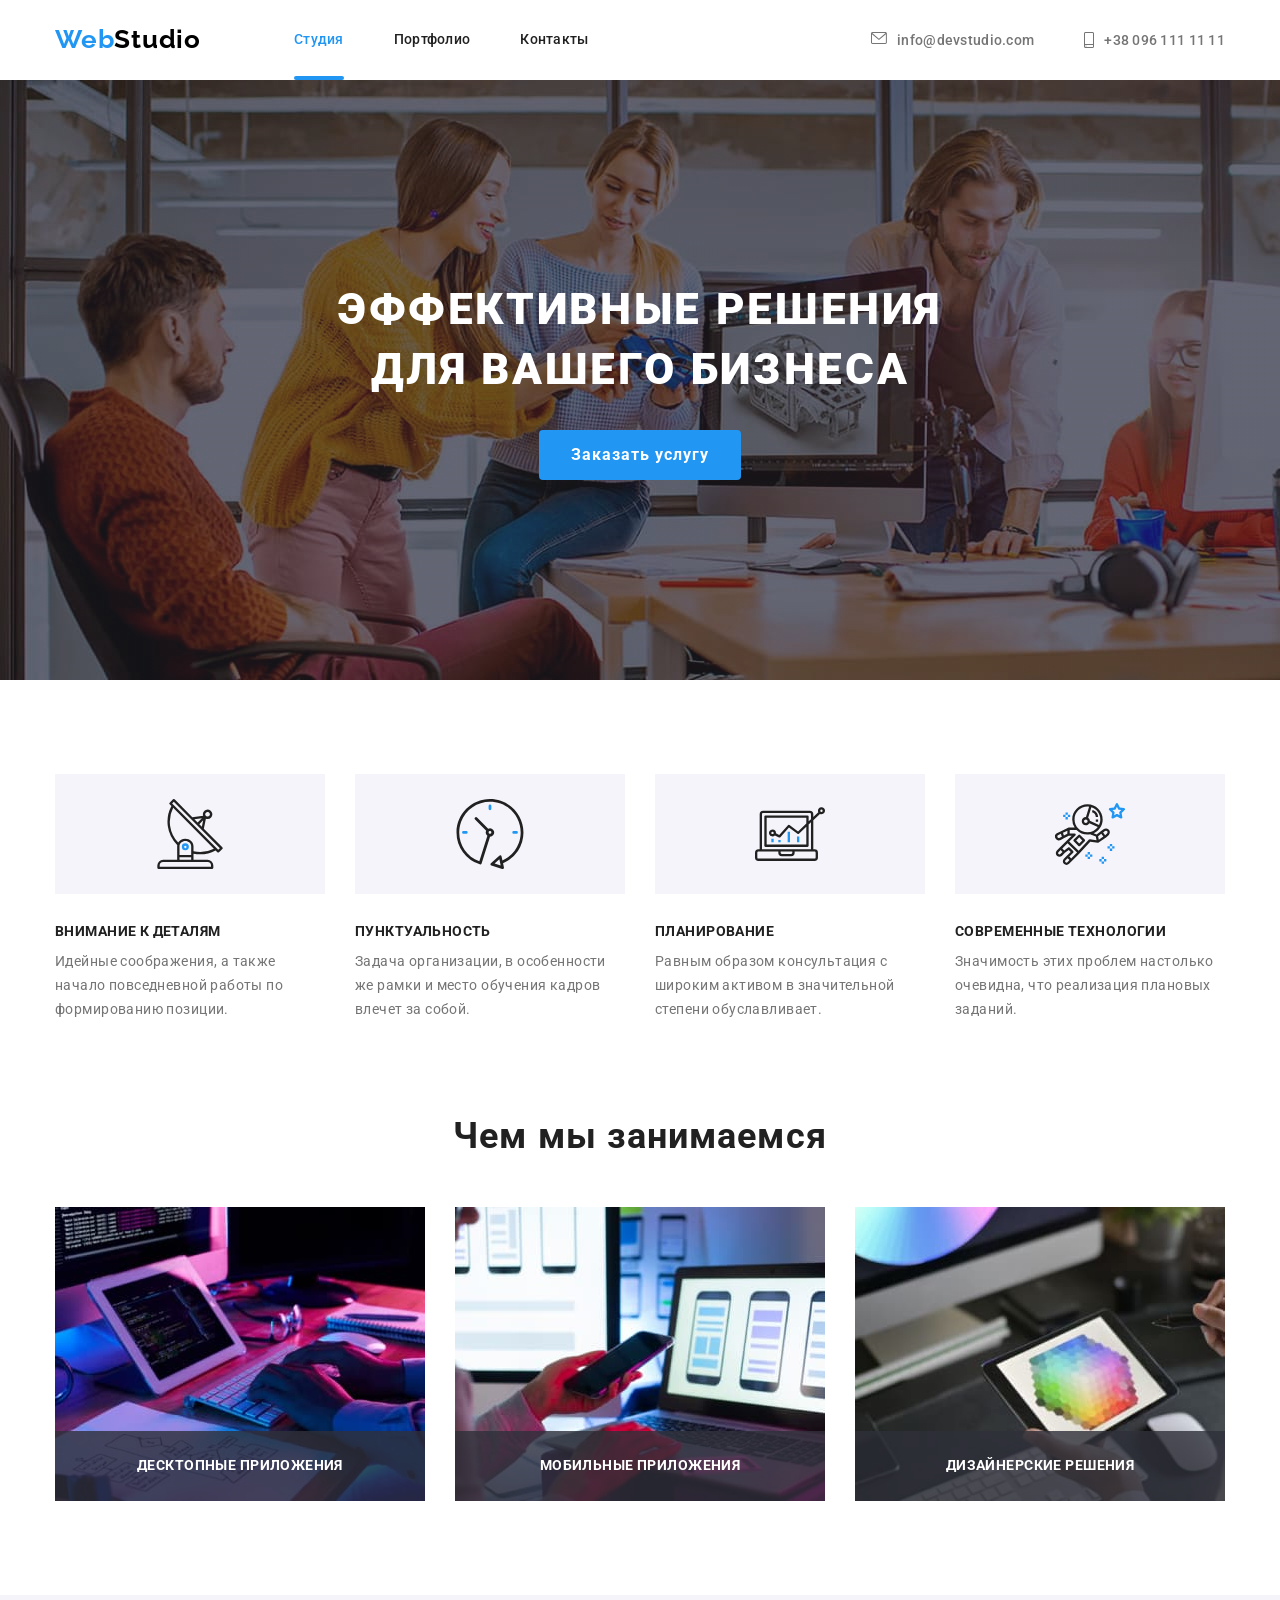
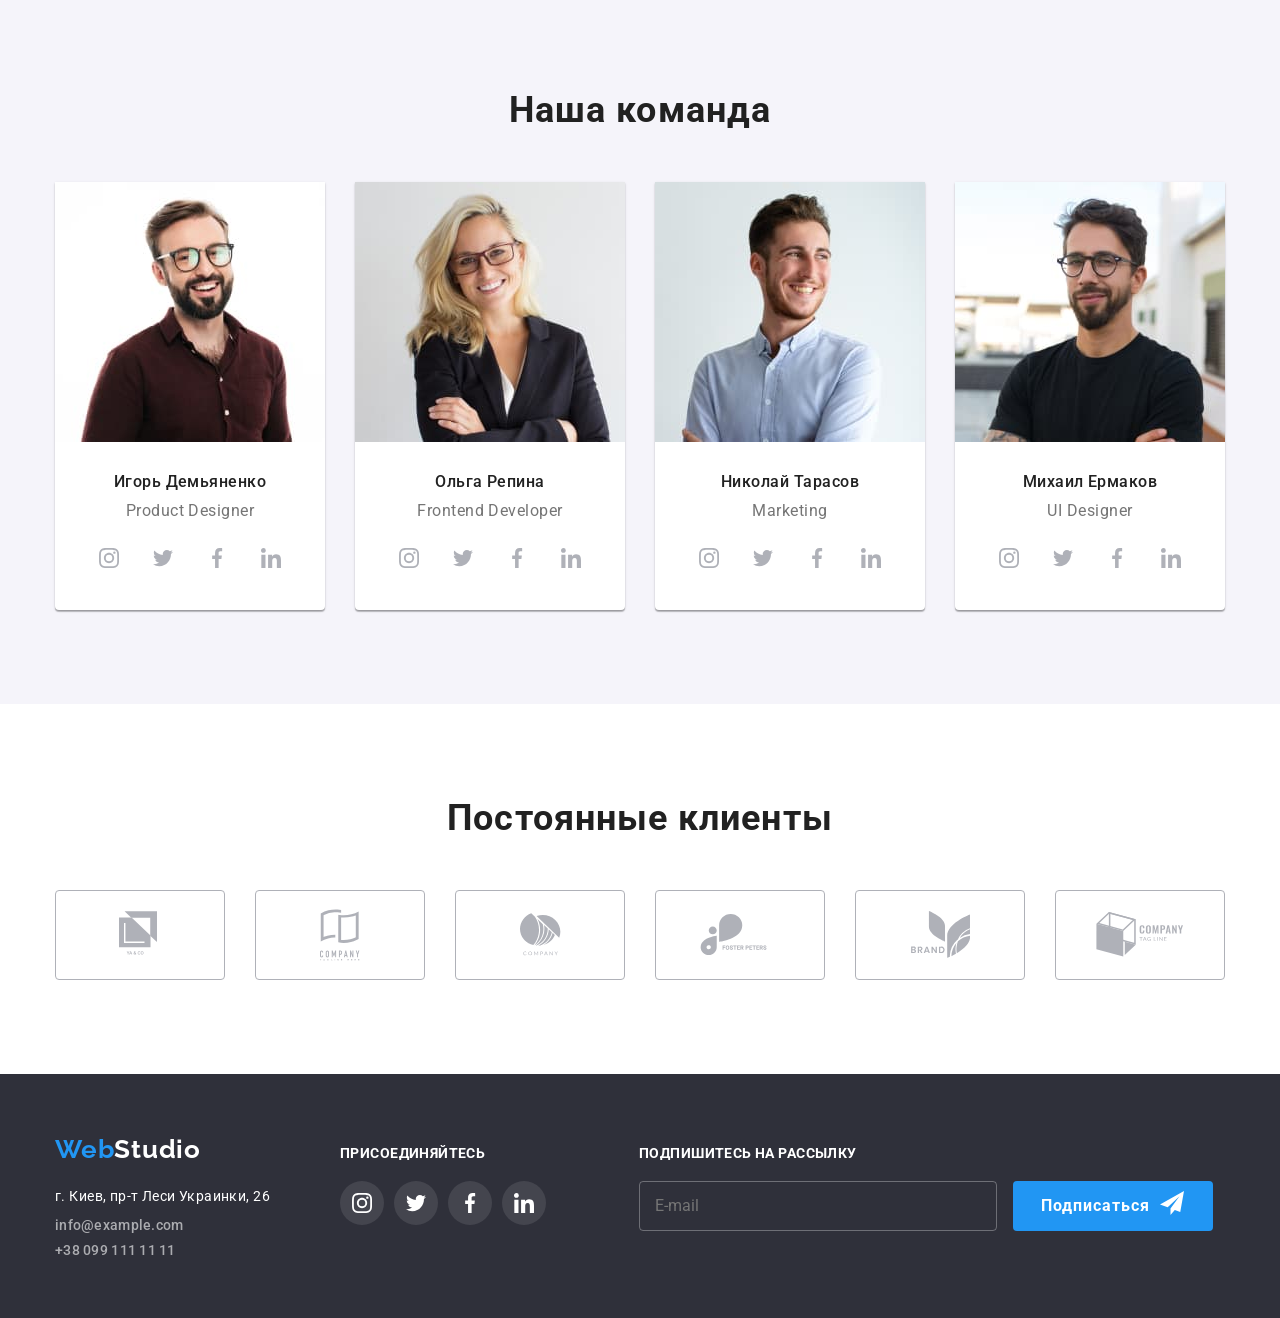
==== index.html @ 592833fa "added styles to modal form" ====
<!DOCTYPE html>
<html lang="ru">
<head>
    <meta charset="UTF-8">
    <meta name="viewport" content="width=device-width, initial-scale=1.0">
    <link href="https://fonts.googleapis.com/css2?family=Raleway:wght@700&family=Roboto:wght@400;500;700;900&display=swap" rel="stylesheet">
    <link rel="stylesheet" href="https://cdnjs.cloudflare.com/ajax/libs/modern-normalize/1.0.0/modern-normalize.min.css" integrity="sha512-ISS7cAi1PEhQ8jnbJpJZMd29NlhNj4AWYyLOSp2CE/CsHxTCu+r+t0D2yoJudVrd0/8fTVPUVDzY5Tvli75u/g==" crossorigin="anonymous" />
    <link rel="stylesheet" href="./css/styles.css">
    <title>Document</title>
</head>
<body>
    <header>
        <div class="container main-nav">
            <nav class="site-nav">
                <a href="" class="logo">Web<span>Studio</span></a>
                <ul class="site-nav-list">
                    <li class="site-nav-item">
                        <a href="" class="link current">Студия</a>
                    </li>
                    <li class="site-nav-item">
                        <a href="./portfolio.html" class="link">Портфолио</a>
                    </li>
                    <li class="site-nav-item">
                        <a href="" class="link">Контакты</a>
                    </li>
                </ul>
            </nav>
            <address class="address-header">
                <ul class="address-list">
                    <li class="item">
                        <a href="mailto:info@devstudio.com" class="link">
                            <svg class="icon-envelope" width="16" height="12">
                                <use href="./images/symbol-defs.svg#icon-envelope-hover"></use>
                            </svg>
                            info@devstudio.com
                        </a>
                    </li>
                    <li class="item">
                        <a href="tel:+380961111111" class="link">
                            <svg class="icon-smartphone" width="10" height="16">
                                <use href="./images/symbol-defs.svg#icon-smartphone"></use>
                            </svg>
                            +38 096 111 11 11
                        </a>
                    </li>
                </ul>
            </address>
        </div>
    </header>
    <main>
        <section class="page-hero" >
            <div class="hero container">
                <h1 class="hero-title">Эффективные решения <br/> для вашего бизнеса</h1>
                <button type="button" class="hero-link" data-modal-open>Заказать услугу</button>
            </div>
        </section>
        <section class="features">
            <div class="container">
                <h2 class="visually-hidden">Наши качества</h2>
                <ul class="features-list">
                    <li class="features-item">
                        <div class="features-icon">
                            <svg  width="70" height="70">
                                <use href="./images/symbol-defs.svg#icon-antenna-1"></use>
                            </svg>
                        </div>
                        <h3>Внимание к деталям</h3>
                        <p>Идейные соображения, а также начало повседневной работы по формированию позиции.</p>
                    </li>
                    <li class="features-item">
                        <div class="features-icon">
                            <svg  width="70" height="70">
                                <use href="./images/symbol-defs.svg#icon-clock-1"></use>
                            </svg>
                        </div>
                        <h3>Пунктуальность</h3>
                        <p>Задача организации, в особенности же рамки и место обучения кадров влечет за собой.</p>
                    </li>
                    <li class="features-item">
                        <div class="features-icon">
                            <svg  width="70" height="70">
                                <use href="./images/symbol-defs.svg#icon-diagram-1"></use>
                            </svg>
                        </div>
                        <h3>Планирование</h3>
                        <p>Равным образом консультация с широким активом в значительной степени обуславливает.</p>
                    </li>
                    <li class="features-item">
                        <div class="features-icon">
                            <svg  width="70" height="70">
                                <use href="./images/symbol-defs.svg#icon-astronaut-1"></use>
                            </svg>
                        </div>
                        <h3>Современные технологии</h3>
                        <p>Значимость этих проблем настолько очевидна, что реализация плановых заданий.</p>
                    </li>
                </ul>
            </div>
        </section>
        <section class="works">
            <div class="container">
                <h2 class="works-title">Чем мы занимаемся</h2>
                <ul class="works-list">
                    <li class="work-item">
                        <div class="work thumb">
                            <img src="./images/indeximg/img.jpg" alt="фото1" width="370">
                            <div class="work-meta">
                                <p>Десктопные приложения</p>
                            </div>
                        </div>
                    </li>
                    <li class="work-item">
                        <div class="work thumb">
                            <img src="./images/indeximg/img1.jpg" alt="фото2" width="370">
                            <div class="work-meta">
                                <p>Мобильные приложения</p>
                            </div>
                        </div>
                    </li>
                    <li class="work-item">
                        <div class="work thumb">
                            <img src="./images/indeximg/img2.jpg" alt="фото3" width="370">
                            <div class="work-meta">
                                <p>Дизайнерские решения</p>
                            </div>
                        </div>
                    </li>
                </ul>
            </div>
        </section>
        <section class="team">
            <div class="container">
                <h2 class="team-title">Наша команда</h2>
                <ul class="team-list">
                    <li class="team-item">
                        <img src="./images/indeximg/igor.jpg" alt="Игорь Демьяненко" width="270">
                        <div class="team-name">
                            <h3>Игорь Демьяненко</h3>
                            <p>Product Designer</p>
                            <ul class="social-list">
                                <li class="social-item">
                                    <a href="" class="link">
                                        <svg class="social-icon" width="20" height="20">
                                            <use href="./images/symbol-defs.svg#icon-instagram-2"></use>
                                        </svg>
                                    </a>
                                </li>
                                <li class="social-item">
                                    <a href="" class="link">
                                        <svg class="social-icon" width="20" height="20">
                                            <use href="./images/symbol-defs.svg#icon-twitter-1"></use>
                                        </svg>
                                    </a>
                                </li>
                                <li class="social-item">
                                    <a href="" class="link">
                                        <svg class="social-icon" width="20" height="20">
                                            <use href="./images/symbol-defs.svg#icon-facebook-1"></use>
                                        </svg>
                                    </a>
                                </li>
                                <li class="social-item">
                                    <a href="" class="link">
                                        <svg class="social-icon" width="20" height="20">
                                            <use href="./images/symbol-defs.svg#icon-linkedin-1"></use>
                                        </svg>
                                    </a>
                                </li>
                            </ul>
                        </div>
                    </li>
                    <li class="team-item">
                        <img src="./images/indeximg/olga.jpg" alt="Ольга Репина" width="270">
                        <div class="team-name">
                            <h3>Ольга Репина</h3>
                            <p>Frontend Developer</p>
                            <ul class="social-list">
                                <li class="social-item">
                                    <a href="" class="link">
                                        <svg class="social-icon" width="20" height="20">
                                            <use href="./images/symbol-defs.svg#icon-instagram-2"></use>
                                        </svg>
                                    </a>
                                </li>
                                <li class="social-item">
                                    <a href="" class="link">
                                        <svg class="social-icon" width="20" height="20">
                                            <use href="./images/symbol-defs.svg#icon-twitter-1"></use>
                                        </svg>
                                    </a>
                                </li>
                                <li class="social-item">
                                    <a href="" class="link">
                                        <svg class="social-icon" width="20" height="20">
                                            <use href="./images/symbol-defs.svg#icon-facebook-1"></use>
                                        </svg>
                                    </a>
                                </li>
                                <li class="social-item">
                                    <a href="" class="link">
                                        <svg class="social-icon" width="20" height="20">
                                            <use href="./images/symbol-defs.svg#icon-linkedin-1"></use>
                                        </svg>
                                    </a>
                                </li>
                            </ul>
                        </div>
                    </li>
                    <li class="team-item">
                        <img src="./images/indeximg/nikolay.jpg" alt="Николай Тарасов" width="270">
                        <div class="team-name">
                            <h3>Николай Тарасов</h3>
                            <p>Marketing</p>
                            <ul class="social-list">
                                <li class="social-item">
                                    <a href="" class="link">
                                        <svg class="social-icon" width="20" height="20">
                                            <use href="./images/symbol-defs.svg#icon-instagram-2"></use>
                                        </svg>
                                    </a>
                                </li>
                                <li class="social-item">
                                    <a href="" class="link">
                                        <svg class="social-icon" width="20" height="20">
                                            <use href="./images/symbol-defs.svg#icon-twitter-1"></use>
                                        </svg>
                                    </a>
                                </li>
                                <li class="social-item">
                                    <a href="" class="link">
                                        <svg class="social-icon" width="20" height="20">
                                            <use href="./images/symbol-defs.svg#icon-facebook-1"></use>
                                        </svg>
                                    </a>
                                </li>
                                <li class="social-item">
                                    <a href="" class="link">
                                        <svg class="social-icon" width="20" height="20">
                                            <use href="./images/symbol-defs.svg#icon-linkedin-1"></use>
                                        </svg>
                                    </a>
                                </li>
                            </ul>
                        </div>
                    </li>
                    <li class="team-item">
                        <img src="./images/indeximg/mihail.jpg" alt="Михаил Ермаков" width="270">
                        <div class="team-name">
                            <h3>Михаил Ермаков</h3>
                            <p>UI Designer</p>
                            <ul class="social-list">
                                <li class="social-item">
                                    <a href="" class="link">
                                        <svg class="social-icon" width="20" height="20">
                                            <use href="./images/symbol-defs.svg#icon-instagram-2"></use>
                                        </svg>
                                    </a>
                                </li>
                                <li class="social-item">
                                    <a href="" class="link">
                                        <svg class="social-icon" width="20" height="20">
                                            <use href="./images/symbol-defs.svg#icon-twitter-1"></use>
                                        </svg>
                                    </a>
                                </li>
                                <li class="social-item">
                                    <a href="" class="link">
                                        <svg class="social-icon" width="20" height="20">
                                            <use href="./images/symbol-defs.svg#icon-facebook-1"></use>
                                        </svg>
                                    </a>
                                </li>
                                <li class="social-item">
                                    <a href="" class="link">
                                        <svg class="social-icon" width="20" height="20">
                                            <use href="./images/symbol-defs.svg#icon-linkedin-1"></use>
                                        </svg>
                                    </a>
                                </li>
                            </ul>
                        </div>
                    </li>
                </ul>
            </div>
        </section>
        <section class="clients">
            <div class="container">
                <h3 class="clients-title">Постоянные клиенты</h3>
                <ul class="clients-list">
                    <li class="clients-item">
                        <a href="" class="clients-link">
                            <svg class="clients-icon" width="42" height="49">
                                <use href="./images/symbol-defs.svg#icon-logo_one"></use>
                            </svg>
                        </a>
                    </li>
                    <li class="clients-item">
                        <a href="" class="clients-link">
                            <svg class="clients-icon" width="40" height="52">
                                <use href="./images/symbol-defs.svg#icon-logo_two"></use>
                            </svg>
                        </a>
                    </li>
                    <li class="clients-item">
                        <a href="" class="clients-link">
                            <svg class="clients-icon" width="41" height="43">
                                <use href="./images/symbol-defs.svg#icon-logo_three"></use>
                            </svg>
                        </a>
                    </li>
                    <li class="clients-item">
                        <a href="" class="clients-link">
                            <svg class="clients-icon" width="80" height="42">
                                <use href="./images/symbol-defs.svg#icon-logo_four"></use>
                            </svg>
                        </a>
                    </li>
                    <li class="clients-item">
                        <a href="" class="clients-link">
                            <svg class="clients-icon" width="59" height="47">
                                <use href="./images/symbol-defs.svg#icon-logo_five"></use>
                            </svg>
                        </a>
                    </li>
                    <li class="clients-item">
                        <a href="" class="clients-link">
                            <svg class="clients-icon" width="88" height="45">
                                <use href="./images/symbol-defs.svg#icon-logo_six"></use>
                            </svg>
                        </a>
                    </li>
                </ul>
            </div>
        </section>
    </main>
    <footer class="bottom">
        <div class="container">
            <div class="footer-adrs">
                <a href="./index.html" class="logo">Web<span>Studio</span></a>
                <address class="adrs-list">
                    <p class="adrs-item">г. Киев, пр-т Леси Украинки, 26</p>
                    <a href="mailto:info@example.com" class="adrs-link adrs-item">info@example.com</a>
                    <a href="tel:+380991111111" class="adrs-link adrs-item">+38 099 111 11 11</a>
                </address>
            </div>
            <div class="footer-links">
                <p>присоединяйтесь</p>
                <ul class="footer-list">
                    <li class="footer-item">
                        <a href="" class="link">
                            <svg class="footer-icon" width="20" height="20">
                                <use href="./images/symbol-defs.svg#icon-instagram-2"></use>
                            </svg>
                        </a>
                    </li>
                    <li class="footer-item">
                        <a href="" class="link">
                            <svg class="footer-icon" width="20" height="20">
                                <use href="./images/symbol-defs.svg#icon-twitter-1"></use>
                            </svg>
                        </a>
                    </li>
                    <li class="footer-item">
                        <a href="" class="link">
                            <svg class="footer-icon" width="20" height="20">
                                <use href="./images/symbol-defs.svg#icon-facebook-1"></use>
                            </svg>
                        </a>
                    </li>
                    <li class="footer-item">
                        <a href="" class="link">
                            <svg class="footer-icon" width="20" height="20">
                                <use href="./images/symbol-defs.svg#icon-linkedin-1"></use>
                            </svg>
                        </a>
                    </li>
                </ul>
            </div>
            <div class="footer-form">
                <p>Подпишитесь на рассылку</p>
                <form action="#">
                    <input class="footer-input" type="email" name="mail" placeholder="E-mail">
                    <button type="submit" class="form-button">Подписаться</button>
                </form>
            </div>
        </div>
    </footer>
    <div class="backdrop is-hidden" data-modal>
        <div class="modal">
            <button type="button" class="btn-modal" data-modal-close>
                <div class="button-icon">
                    <svg class="btn-icon" width="18" height="18">
                        <use href="./images/symbol-defs.svg#icon-close"></use>
                    </svg>
                </div>
            </button>
            <p class="modal-title">Оставьте свои данные, мы вам перезвоним</p>
            <form action="#" class="modal-form">
                <div class="form-field">
                    <label for="name" class="form-lable">Имя</label>
                    <input type="text" class="form-input" name="name" id="name" placeholder=" ">
                    <svg class="form-icon" width="18" height="18">
                        <use href="./images/symbol-defs.svg#icon-person"></use>
                    </svg>
                </div>
                <div class="form-field">
                    <label for="phone"class="form-lable">Телефон</label>
                    <input type="tel" class="form-input" name="phone" id="phone" placeholder=" ">
                    <svg class="form-icon" width="18" height="18">
                        <use href="./images/symbol-defs.svg#icon-phone"></use>
                    </svg>
                </div>
               <div class="form-field">
                    <label for="mail" class="form-lable">Почта</label>
                    <input type="email" class="form-input" name="mail" id="mail" placeholder=" ">
                    <svg class="form-icon" width="18" height="18">
                        <use href="./images/symbol-defs.svg#icon-email"></use>
                    </svg>
                </div>
               <div class="form-field">
                   <label for="comments" class="form-lable">Комментарий</label>
                   <textarea name="comments" class="form-comment" id="comments" cols="30" rows="10" placeholder="Введите текст"></textarea>
               </div>
               <div class="checkbox-field">
                <input type="checkbox" class="agreement" name="agreement" id="agreement">
                <label for="agreement">Соглашаюсь с рассылкой и принимаю <a href="" class="agreement-link">Условия договора</a></label>
               </div>
               <button type="submit" class="btn-send">Отправить</button>
            </form>
        </div>
    </div>
    <script src="./js/modal.js"></script>
</body>
</html>
---- css/styles.css ----
/* основной цвет #212121 */

/* вторичный цвет #757575 */

/* белый цвет #FFFFFF */

/* черный цвет #000000 */

/* акцент #2196F3 */

/* адресс в футере rgba(255, 255, 255, 0.6) */

/* бекграунд футера и героя #2F303A */

/* вторичный бекграунд #F5F4FA */

:root {
    --primary-text-color: #212121;
    --secondary-text-color: #757575;
    --accent-color: #2196F3;
    --background-footer: #2F303A;
    --secondary-background: #F5F4FA;
    --white-color: #fff;
    --black-color: #000;
    --footer-address-color: rgba(255, 255, 255, 0.6);
    --icon-color: #AFB1B8;
    --icon-background: rgba(255, 255, 255, 0.1);
    --timing-function: cubic-bezier(0.4, 0, 0.2, 1);
}

body {
    background: var(--white-color);
    color: var(--primary-text-color);
    font-family: 'Roboto', sans-serif;
}

a {
    text-decoration: none;
}

ul {
    margin: 0;
    padding: 0;
    list-style: none;
}

img {
    display: block;
    min-width: 100%;
    height: auto;
}

.link {
    display: flex;
}

.visually-hidden {
    position: absolute;
    width: 1px;
    height: 1px;
    margin: -1px;
    border: 0;
    padding: 0;
    clip: rect(0 0 0 0);
    overflow: hidden;
}

.container {
    margin-left: auto;
    margin-right: auto;
    padding-left: 15px;
    padding-right: 15px;
    width: 1200px;
    /* outline: 2px solid red; */
}


/* СТУДИЯ */
/* Header */
.logo {
    color: #2196F3;
    font-family: 'Raleway', sans-serif;
    font-weight: 700;
    font-size: 26px;
    line-height: 1.2;
    letter-spacing: 0.03em;
}

.logo span {
    color: var(--black-color);
}

.main-nav,
.site-nav {
    display: flex;
    align-items: center;
}

.site-nav-list {
    margin-left: 93px;
}

.site-nav .link {
    color: var(--primary-text-color);
    transition: color 250ms var(--timing-function);
}


.site-nav-item:not(:last-child) {
    margin-right: 50px;
}

.site-nav-list {
    display: flex;
    margin-left: 93px;
    font-weight: 500;
    font-size: 14px;
    line-height: 1.14;
    letter-spacing: 0.02em;
}

.site-nav-list .link {
    display: block;
    padding-top: 32px;
    padding-bottom: 32px;
    /* outline: 2px solid red; */
}

.link.current {
    position: relative;
}

.link.current::after {
    content: "";
    position: absolute;
    left: 0;
    bottom: 0;
    display: block;
    width: 100%;
    height: 4px;
    background-color: var(--accent-color);
    border-radius: 2px;
}

.site-nav-list .link.current,
.site-nav-list .link:hover,
.site-nav-list .link:focus {
    color: var(--accent-color);
}

.address-header,
.address-list {
    margin-left: auto;
    display: flex;
}

.address-list {
    /* margin-left: 331px; */
    padding-left: 0;
}

.address-list .item + .item {
    margin-left: 50px;
}

.address-list .link {
    color: var(--secondary-text-color);
    font-style: normal;
    font-weight: 500;
    font-size: 14px;
    line-height: 16px;
    letter-spacing: 0.02em;
    transition: color 250ms var(--timing-function);
}

.address-list .link:hover,
.address-list .link:focus {
    color: var(--accent-color);
}



.icon-envelope,
.icon-smartphone {
    fill: currentColor;
    margin-right: 10px;
}



/* Hero */
.page-hero {
    margin: 0 auto;
    max-width: 1600px;
    background: var(--black-color);
    background-image: linear-gradient(to right, rgba(47, 48, 58, 0.4), rgba(47, 48, 58, 0.4)), url(../images/indeximg/hero_img.jpg);
    background-repeat: no-repeat;
    background-size: cover;
    text-align: center;
}
.hero {
    padding: 200px 0;
}
.hero-title {
    margin: 0;
    color: var(--white-color);
    font-weight: 900;
    font-size: 44px;
    line-height: 1.36;
    letter-spacing: 0.06em;
    text-transform: uppercase;
}
.hero-link {
    display: inline-block;
    margin-top: 30px;
    padding: 10px 32px;
    border: 0;
    border-radius: 4px;
    color: var(--white-color);
    background: var(--accent-color);
    font-weight: 700;
    font-size: 16px;
    line-height: 1.9;
    letter-spacing: 0.06em;
    cursor: pointer;
}

/* Features */
.features {
    padding-top: 94px;
    padding-bottom: 94px;
}

.features-list {
    display: flex;
}
    
.features-item {
    width: 270px;
}
.features-icon {
    display: flex;
    justify-content: center;
    align-items: center;
    width: 270px;
    height: 120px;
    margin-bottom: 30px;
    background: var(--secondary-background);
}

.features-item:not(:last-child) {
    margin-right: 30px;
}

.features-list h3 {
    margin-top: 0;
    margin-bottom: 10px;
    font-weight: 700;
    font-size: 14px;
    line-height: 1.14;
    letter-spacing: 0.03em;
    text-transform: uppercase;
}

.features-list p {
    margin-top: 0;
    margin-bottom: 0;
    color: var(--secondary-text-color);
    font-weight: 400;
    font-size: 14px;
    line-height: 1.7;
    letter-spacing: 0.03em;
}

/* Works */
.works {
padding-bottom: 94px;
}

.works-title {
    margin-top: 0;
    margin-bottom: 50px;
    font-weight: 700;
    font-size: 36px;
    line-height: 1.17;
    text-align: center;
    letter-spacing: 0.03em;
}

.works-list {
    display: flex;
}

.work.thumb {
    position: relative;
}

.work-meta {
    position: absolute;
    left: 0;
    bottom: 0;
    width: 100%;
    height: 70px;
    padding: 27px 80px;
    background: rgba(47, 48, 58, 0.8);
}

.work-meta p {
    margin: 0px;
    font-weight: 700;
    font-size: 14px;
    line-height: 1.14;
    text-align: center;
    letter-spacing: 0.03em;
    text-transform: uppercase;
    color: var(--white-color);
}

.work-item:not(:last-child) {
    margin-right: 30px;
}

/* Team */
.team {
    padding-top: 94px;
    padding-bottom: 94px;
    background: var(--secondary-background);
}

.team-title {
    margin-top: 0;
    margin-bottom: 50px;
    font-weight: 700;
    font-size: 36px;
    line-height: 1.17;
    text-align: center;
    letter-spacing: 0.03em;
}
.team-item {
    width: 270px;
    background: var(--white-color);
    box-shadow: 0px 1px 3px rgba(0, 0, 0, 0.12), 0px 1px 1px rgba(0, 0, 0, 0.14), 0px 2px 1px rgba(0, 0, 0, 0.2);
    border-radius: 0px 0px 4px 4px;
}

.team-item:not(:last-child) {
    margin-right: 30px;
}

.team-list{
    display: flex;  
}

.team-name {
padding: 30px 15px;

}

.team-name h3 {
    margin-top: 0;
    margin-bottom: 10px;
    font-weight: 500;
    font-size: 16px;
    line-height: 1.2;
    letter-spacing: 0.03em;
    text-align: center;
}

.team-name p {
    margin-top: 0px;
    margin-bottom: 16px;
    color: var(--secondary-text-color);
    font-weight: 400;
    font-size: 16px;
    line-height: 19px;
    letter-spacing: 0.03em;
    text-align: center;
}

.social-list {
    display: flex;
    justify-content: center;
}

.social-item:not(:last-child) {
    margin-right: 10px;
}

.social-item .link {
    justify-content: center;
    align-items: center;
    width: 44px;
    height: 44px;
    background: var(--white-color);
    border-radius: 50%;
    color: var(--icon-color);
    transition: color 250ms var(--timing-function), background 250ms var(--timing-function) ;
}

.social-list .link:hover,
.social-list .link:focus {
    background: var(--accent-color);
    color: var(--white-color);
}

.social-icon {
    fill: currentColor;
}

/* Clients */
.clients {
    padding-top: 94px;
    padding-bottom: 94px;
}

.clients-title {
    margin-top: 0;
    margin-bottom: 50px;
    font-style: 700;
    font-weight: bold;
    font-size: 36px;
    line-height: 1.16;
    text-align: center;
    letter-spacing: 0.03em;
}

.clients-list {
    display: flex;
}

.clients-item {
    width: 170px;
}

.clients-item:not(:last-child) {
    margin-right: 30px;
}

.clients-link {
    display: flex;
    justify-content: center;
    align-items: center;
    width: 100%;
    height: 90px;
    color: var(--icon-color);
    border: 1px solid rgba(175, 177, 184, 1);
    border-radius: 4px;
    transition: color 250ms var(--timing-function), border 250ms var(--timing-function);
}

.clients-link:hover,
.clients-link:focus {
    border: 1px solid var(--accent-color);
    color: var(--accent-color);
}

.clients-icon {
    fill: currentColor;
}


 /*Footer  */
 .bottom {
    background: var(--background-footer);
    padding-top: 60px;
    padding-bottom: 60px;
 }
 .bottom .container {
     display: flex;
     align-items: baseline;
 }

 .footer-adrs{
     margin-right: 70px;
 }

 .bottom span {
    color: var(--white-color);
 }

 .adrs-list {
    display: flex;
    flex-direction: column;
    margin-top: 20px;
 }

 .adrs-list p {
    margin-top: 0;
    margin-bottom: 0;
    color: var(--white-color);
    font-style: normal;
    font-weight: 400;
    font-size: 14px;
    line-height: 1.7;    
    letter-spacing: 0.03em;    
 }

 .adrs-link {
    color: var(--footer-address-color);
    font-style: normal;
    font-weight: 500;
    font-size: 14px;
    line-height: 16px;
    letter-spacing: 0.02em;
    transition: color 250ms var(--timing-function);
}

.adrs-link:hover,
.adrs-link:focus {
    color: var(--accent-color);
}

.adrs-item:not(:first-child) {
    margin-top: 9px;
}

.footer-links {
    margin-right: 93px;
}

.footer-links p {
    margin-top: 0;
    margin-bottom: 20px;
    font-style: 700;
    font-weight: bold;
    font-size: 14px;
    line-height: 16px;
    letter-spacing: 0.03em;
    text-transform: uppercase;
    color: var(--white-color)
}

.footer-list {
    display: flex;
}

.footer-item .link {
    justify-content: center;
    align-items: center;
    width: 44px;
    height: 44px;
    background: var(--icon-background);
    border-radius: 50%;
    color: var(--white-color);
    transition: background 250ms var(--timing-function);
}

.footer-item:not(:last-child) {
    margin-right: 10px;
}

.footer-item .link:hover {
    background: var(--accent-color);
}

.footer-icon {
    fill: currentColor;
}

/* .footer-form {
} */

.footer-form p {
    margin-top: 0;
    margin-bottom: 20px;
    font-weight: 700;
    font-size: 14px;
    line-height: 16px;
    letter-spacing: 0.03em;
    text-transform: uppercase;
    color: var(--white-color)
}

.footer-input {
    margin-right: 12px;
    padding: 15px;
    width: 358px;
    height: 50px;
    background-color: transparent;
    border: 1px solid rgba(255, 255, 255, 0.3);;
    border-radius: 4px;
}

.form-button {
    display: inline-flex;
    padding: 10px 28px;
    width: 200px;
    height: 50px;
    background-color: var(--accent-color);
    color: var(--white-color);
    border: none;
    border-radius: 4px;
    font-weight: 700;
    font-size: 16px;
    line-height: 1.87;
    text-align: center;
    letter-spacing: 0.06em;
    cursor: pointer;
}

.form-button::after {
    content: "";
    display: inline-block;
    margin-left: 10px;
    width: 24px;
    height: 24px;
    background: url(../images/icon-send.svg);
    background-size: contain;
}


/* ПОРТФОЛИО */
.header-portfolio {
    border-bottom: 1px solid rgba(236, 236, 236, 1);
}

.portfolio {
    padding-top: 94px;
    padding-bottom: 94px;
}

.button-list {
    display: flex;
    justify-content: center;
    margin-bottom: 50px;
}

.button-item:not(:last-child){
    margin-right: 8px;
}

.link-button {
    padding: 6px 22px;
    border: 0px;
    border-radius: 4px;
    font-family: inherit;
    font-weight: 500;
    font-size: 16px;
    line-height: 1.6;
    text-align: center;
    letter-spacing: 0.03em;
    transition: color 250ms var(--timing-function), background 250ms var(--timing-function), box-shadow 250ms var(--timing-function);
}

.link-button:hover,
.link-button:focus {
    background: var(--accent-color);
    color: var(--white-color);
    box-shadow: 0px 3px 1px rgba(0, 0, 0, 0.1), 0px 1px 2px rgba(0, 0, 0, 0.08), 0px 2px 2px rgba(0, 0, 0, 0.12);
}

.projects-list {
    display: flex;
    flex-wrap: wrap;
}

.project-element {
    width: calc((100% - 60px) / 3);
    margin-right: 30px;
    margin-bottom: 30px;
    
}

.project-element:nth-child(3n) {
    margin-right: 0;
}
.project-element:nth-last-child(-n + 3) {
    margin-bottom: 0;
}

.project-link {
    display: block;
}

.project-link:hover {
    box-shadow: 0px 1px 1px rgba(0, 0, 0, 0.12), 0px 4px 4px rgba(0, 0, 0, 0.06), 1px 4px 6px rgba(0, 0, 0, 0.16);
}

.project.thumb {
    position: relative;
    overflow: hidden;
}

.project-overlay {
    position: absolute;
    top: 0;
    left: 0;
    width: 100%;
    height: 100%;
    padding: 63px 24px;
    display: block;
    background: rgba(33, 150, 243, 0.9);
    transform: translateY(100%);
    transition: transform 250ms var(--timing-function);
}

.project-element:hover .project-overlay {
    transform: translateY(0);
}

.project-overlay p {
    margin: 0;
    font-weight: 400;
    font-size: 18px;
    line-height: 1.56;
    letter-spacing: 0.03em;
    color: var(--white-color);
    }

.project-item {
    padding: 20px 24px;
    border: 1px solid #EEEEEE;
}

.project-title {
    margin-top: 0;
    margin-bottom: 4px;
    color: var(--primary-text-color);
    font-weight: 700;
    font-size: 18px;
    line-height: 2;
    letter-spacing: 0.06em;
}

.project-type {
    margin-top: 0;
    margin-bottom: 0;
    color: var(--secondary-text-color);
    font-weight: 400;
    font-size: 16px;
    line-height: 1.9;
    letter-spacing: 0.03em;
}

.backdrop {
    position: fixed;
    top: 0;
    left: 0;
    width: 100%;
    height: 100%;
    background-color: rgba(0, 0, 0, 0.2);
    opacity: 1;
    visibility: visible;
    transition: opacity 250ms var(--timing-function);
}

.backdrop.is-hidden {
    opacity: 0;
    visibility: hidden;
    pointer-events: none;
}

.backdrop.is-hidden .modal {
    transform: translate( -50%, -50%) scale(0.9);
}

.modal {
    position: absolute;
    top: 50%;
    left: 50%;
    transform: translate(-50%, -50%) scale(1);
    width: 530px;
    height: 580px;
    padding: 40px;
    background-color: var(--white-color);
    box-shadow: 0px 1px 3px rgba(0, 0, 0, 0.12), 0px 1px 1px rgba(0, 0, 0, 0.14), 0px 2px 1px rgba(0, 0, 0, 0.2);
    border-radius: 4px;
    transition: transform 250ms var(--timing-function);
}

.btn-modal {
    position: absolute;
    top: 8px;
    right: 8px;
    display: inline-block;
    padding: 0;
    width: 30px;
    height: 30px;
    color: var(--black-color);
    background: var(--white-color);
    /* background-image: url(../images/symbol-defs.svg#icon-close);
    background-size: cover;
    background-repeat: no-repeat; */
    border: 1px solid rgba(0, 0, 0, 0.1);
    border-radius: 50%;
    transition: color 250ms var(--timing-function );
}


.btn-modal:hover {
    color: var(--accent-color);
}


.button-icon {
   display: flex;
   justify-content: center;
   align-items: center;
   width: 100%;
   height: 100%;
}


.btn-icon {
    fill: currentColor;
}
   

.modal-form {
    /* display: inline-block; */
}

.modal-title {
    margin-top: 0;
    margin-bottom: 12px;
    font-weight: 700;
    font-size: 20px;
    line-height: 1.15;
    text-align: center;
    letter-spacing: 0.03em;
}

.form-field {
    position: relative;
    display: flex;
    flex-direction: column;
    margin-bottom: 10px;
    color: var(--black-color)
}







/* .form-field:last-child {
    margin-bottom: 20px;
} */

.form-lable {
    margin-bottom: 4px;
    font-weight: 400;
    font-size: 12px;
    line-height: 1.17;
    letter-spacing: 0.01em;
    color: var(--secondary-text-color);
}


.form-input {
    /* position: relative; */
    padding-left: 40px;
    height: 40px;
    border: 1px solid rgba(33, 33, 33, 0.2);
    border-radius: 4px;
}

.form-input:focus-within {
    border: 1px solid var(--accent-color);
    outline: none;
}

.form-icon {
    position: absolute;
    top: 50%;
    left: 12px;
    fill: currentColor;
}


/* .form-icon:hover {
    color: var(--accent-color);
} */

.form-field:focus-within .form-icon {
    color: var(--accent-color);
}


.form-comment {
    padding: 12px;
    height: 120px;
    border: 1px solid rgba(33, 33, 33, 0.2);
    border-radius: 4px;
    resize: none;
}

.form-comment:focus-within {
    border: 1px solid var(--accent-color);
    outline: none;
}

.form-comment::placeholder {
    font-weight: 400;
    font-size: 12px;
    line-height: 14px;
    letter-spacing: 0.01em;
    color: rgba(117, 117, 117, 0.5);
}

.checkbox-field {
    margin-top: 20px;
    font-weight: 400;
    font-size: 14px;
    line-height: 1.7;
    letter-spacing: 0.03em;
    text-align: center;
    color: var(--secondary-text-color);
}

.agreement-link {
    color: var(--accent-color);
    text-decoration: underline;
}

.btn-send {
    /* display: inline-block; */
    position: absolute;
    left: 50%;
    transform: translateX(-50%);
    margin-top: 30px;
    padding: 10px 55px;
    border: 0;
    border-radius: 4px;
    color: var(--white-color);
    background: var(--accent-color);
    box-shadow: 0px 4px 4px rgba(0, 0, 0, 0.15);
    font-weight: 700;
    font-size: 16px;
    line-height: 1.9;
    letter-spacing: 0.06em;
    cursor: pointer;
}
.btn-send:hover {
    background: #188CE8;
}
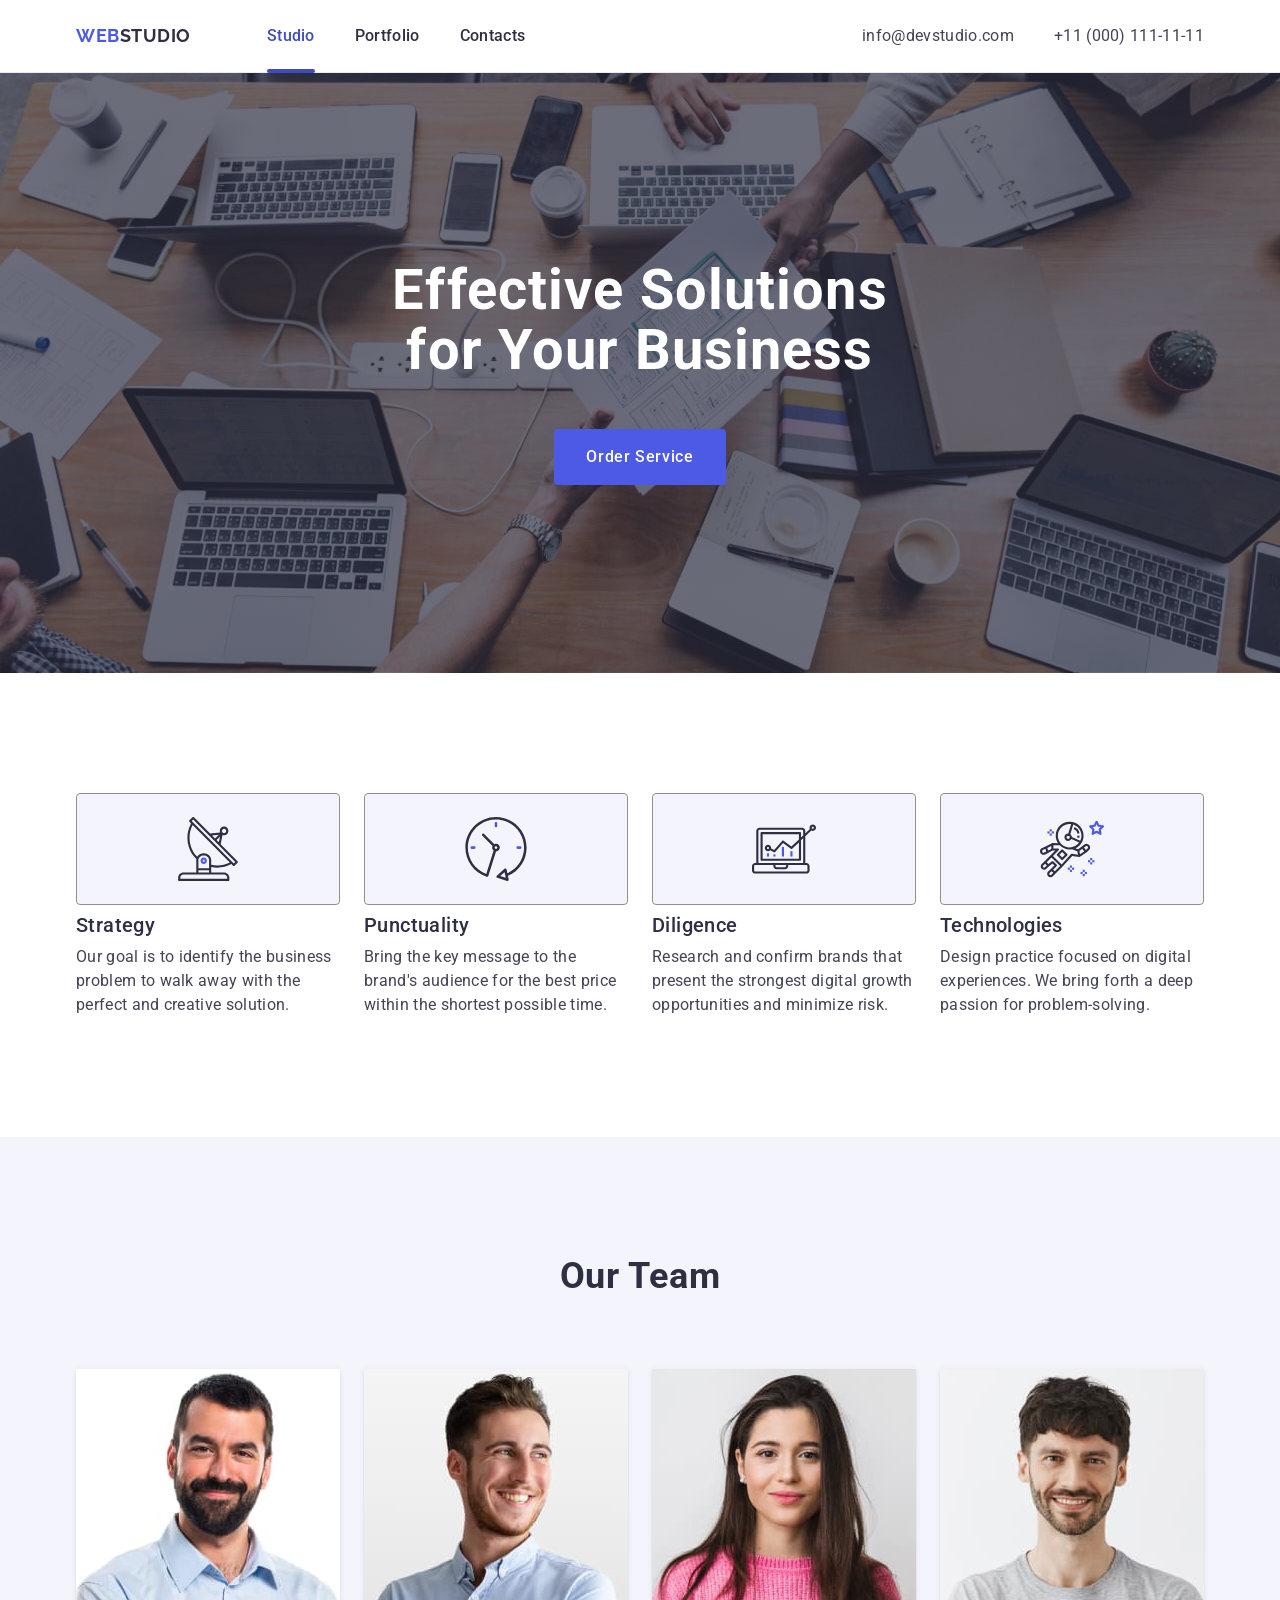
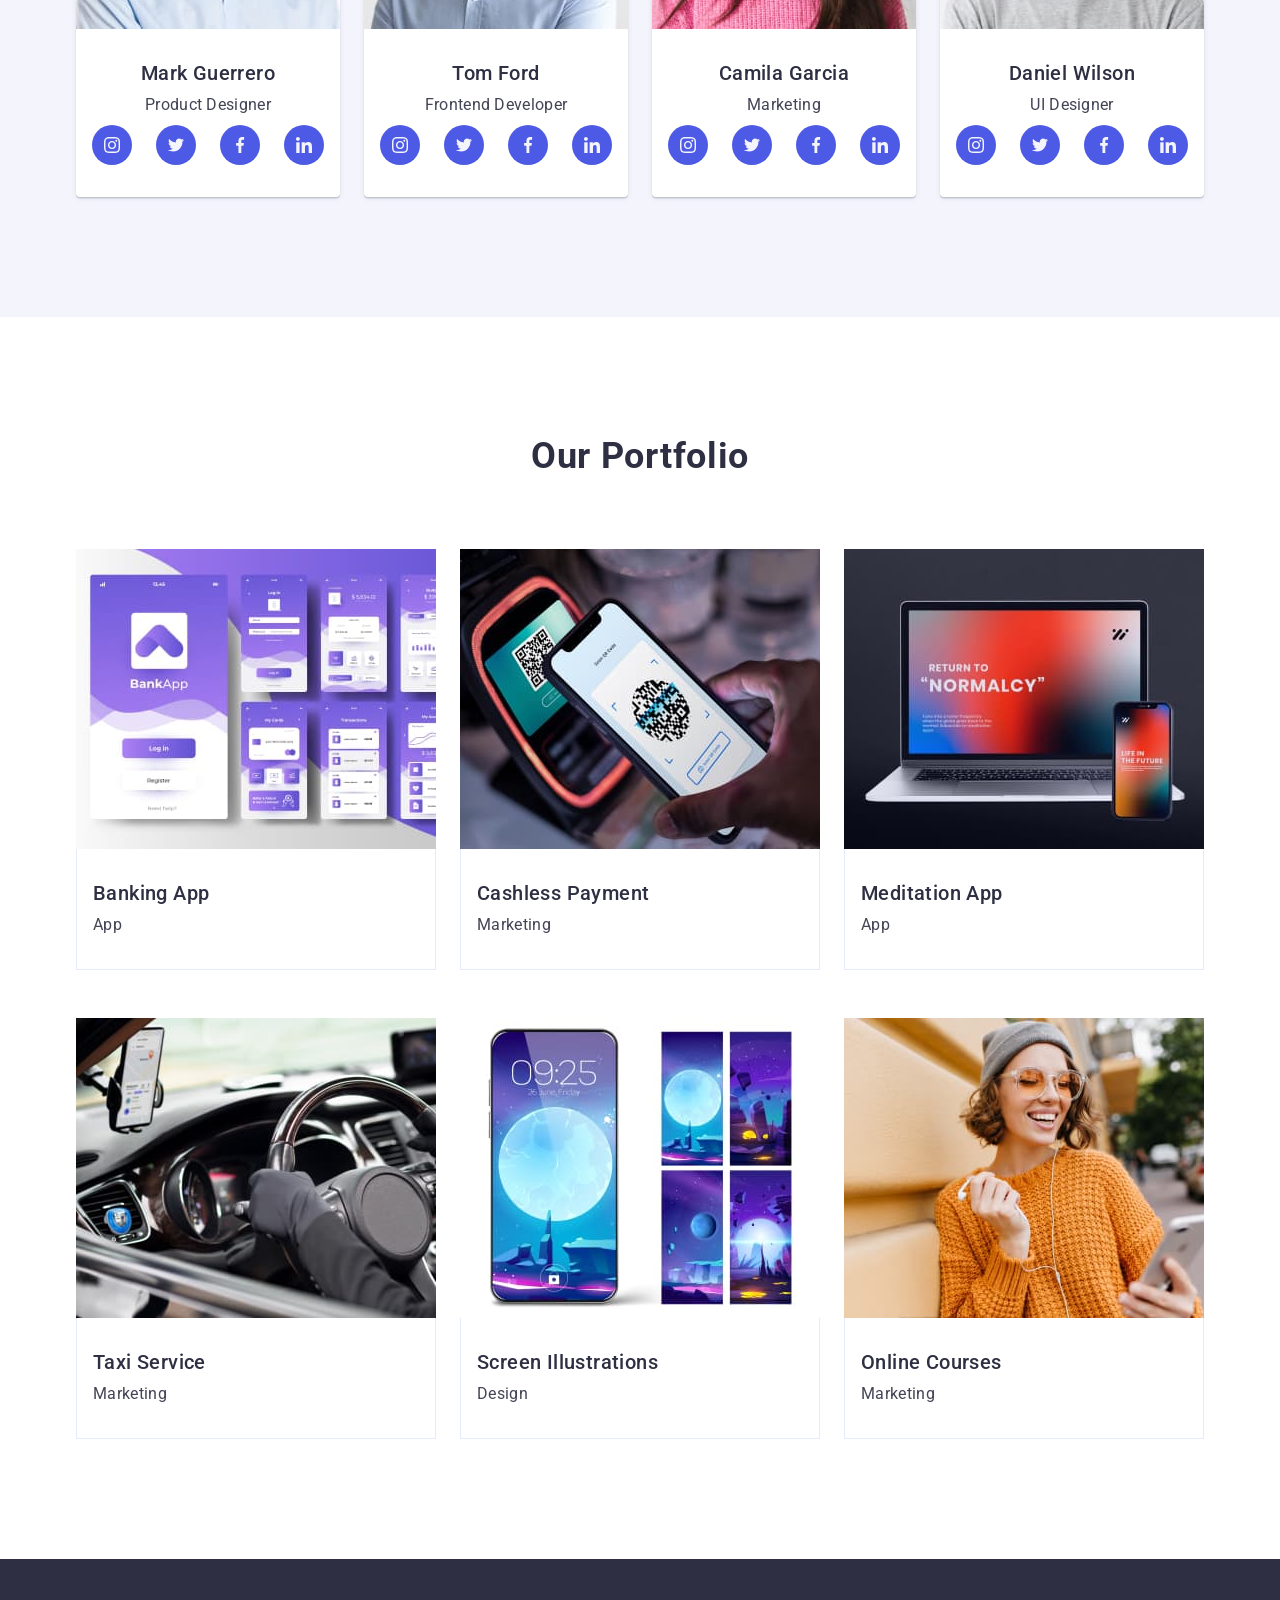
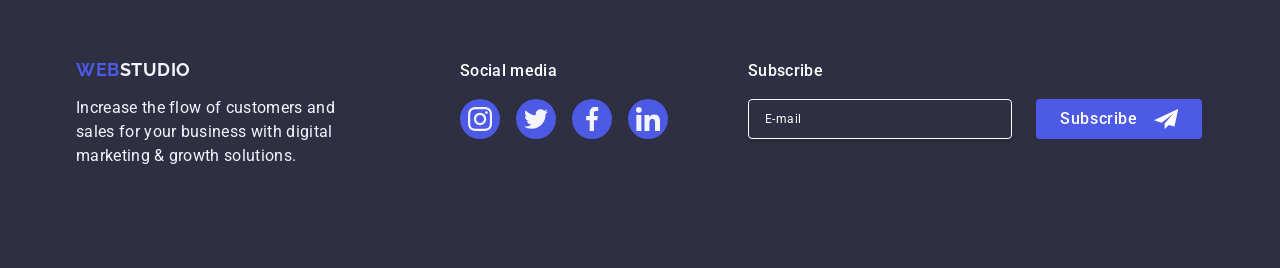
==== commit a231eb71: "initial commit" ====
--- a/index.html
+++ b/index.html
@@ -1,434 +1,551 @@
 <!DOCTYPE html>
-<html lang="ru">
-<head>
-    <meta charset="UTF-8">
-    <meta name="viewport" content="width=device-width, initial-scale=1.0">
-    <link href="https://fonts.googleapis.com/css2?family=Raleway:wght@700&family=Roboto:wght@400;500;700;900&display=swap" rel="stylesheet">
-    <link rel="stylesheet" href="https://cdnjs.cloudflare.com/ajax/libs/modern-normalize/1.0.0/modern-normalize.min.css" integrity="sha512-ISS7cAi1PEhQ8jnbJpJZMd29NlhNj4AWYyLOSp2CE/CsHxTCu+r+t0D2yoJudVrd0/8fTVPUVDzY5Tvli75u/g==" crossorigin="anonymous" />
-    <link rel="stylesheet" href="./css/styles.css">
-    <title>Document</title>
-</head>
-<body>
-    <header>
-        <div class="container main-nav">
-            <nav class="site-nav">
-                <a href="" class="logo">Web<span>Studio</span></a>
-                <ul class="site-nav-list">
-                    <li class="site-nav-item">
-                        <a href="" class="link current">Студия</a>
-                    </li>
-                    <li class="site-nav-item">
-                        <a href="./portfolio.html" class="link">Портфолио</a>
-                    </li>
-                    <li class="site-nav-item">
-                        <a href="" class="link">Контакты</a>
-                    </li>
-                </ul>
-            </nav>
-            <address class="address-header">
-                <ul class="address-list">
-                    <li class="item">
-                        <a href="mailto:info@devstudio.com" class="link">
-                            <svg class="icon-envelope" width="16" height="12">
-                                <use href="./images/symbol-defs.svg#icon-envelope-hover"></use>
-                            </svg>
-                            info@devstudio.com
-                        </a>
-                    </li>
-                    <li class="item">
-                        <a href="tel:+380961111111" class="link">
-                            <svg class="icon-smartphone" width="10" height="16">
-                                <use href="./images/symbol-defs.svg#icon-smartphone"></use>
-                            </svg>
-                            +38 096 111 11 11
-                        </a>
-                    </li>
-                </ul>
-            </address>
-        </div>
+<html lang="en">
+  <head>
+    <meta charset="UTF-8" />
+    <meta name="viewport" content="width=device-width, initial-scale=1.0" />
+    <title>WebStudio</title>
+    <link rel="preconnect" href="https://fonts.googleapis.com" />
+    <link rel="preconnect" href="https://fonts.gstatic.com" crossorigin />
+    <link
+      href="https://fonts.googleapis.com/css2?family=Raleway:wght@700&family=Roboto:wght@400;500;700;900&display=swap"
+      rel="stylesheet"
+    />
+    <link
+      rel="stylesheet"
+      href="https://cdn.jsdelivr.net/npm/modern-normalize@2.0.0/modern-normalize.min.css"
+    />
+    <link rel="stylesheet" href="./css/styles.css" />
+  </head>
+  <body>
+    <header class="page-header">
+      <div class="container">
+        <nav class="page-nav">
+          <a class="page-logo" href="./index.html">Web<span>Studio</span></a>
+          <ul class="nav-list">
+            <li class="nav-item">
+              <a class="link" href="./index.html">Studio</a>
+            </li>
+            <li class="nav-item"><a class="link" href="">Portfolio</a></li>
+            <li class="nav-item"><a class="link" href="">Contacts</a></li>
+          </ul>
+        </nav>
+        <address class="address-header">
+          <ul class="address-list">
+            <li class="address-item">
+              <a class="link" href="mailto:info@devstudio.com"
+                >info@devstudio.com</a
+              >
+            </li>
+            <li class="address-item">
+              <a class="link" href="tel:+110001111111">+11 (000) 111-11-11</a>
+            </li>
+          </ul>
+        </address>
+      </div>
     </header>
     <main>
-        <section class="page-hero" >
-            <div class="hero container">
-                <h1 class="hero-title">Эффективные решения <br/> для вашего бизнеса</h1>
-                <button type="button" class="hero-link" data-modal-open>Заказать услугу</button>
-            </div>
-        </section>
-        <section class="features">
-            <div class="container">
-                <h2 class="visually-hidden">Наши качества</h2>
-                <ul class="features-list">
-                    <li class="features-item">
-                        <div class="features-icon">
-                            <svg  width="70" height="70">
-                                <use href="./images/symbol-defs.svg#icon-antenna-1"></use>
-                            </svg>
-                        </div>
-                        <h3>Внимание к деталям</h3>
-                        <p>Идейные соображения, а также начало повседневной работы по формированию позиции.</p>
-                    </li>
-                    <li class="features-item">
-                        <div class="features-icon">
-                            <svg  width="70" height="70">
-                                <use href="./images/symbol-defs.svg#icon-clock-1"></use>
-                            </svg>
-                        </div>
-                        <h3>Пунктуальность</h3>
-                        <p>Задача организации, в особенности же рамки и место обучения кадров влечет за собой.</p>
-                    </li>
-                    <li class="features-item">
-                        <div class="features-icon">
-                            <svg  width="70" height="70">
-                                <use href="./images/symbol-defs.svg#icon-diagram-1"></use>
-                            </svg>
-                        </div>
-                        <h3>Планирование</h3>
-                        <p>Равным образом консультация с широким активом в значительной степени обуславливает.</p>
-                    </li>
-                    <li class="features-item">
-                        <div class="features-icon">
-                            <svg  width="70" height="70">
-                                <use href="./images/symbol-defs.svg#icon-astronaut-1"></use>
-                            </svg>
-                        </div>
-                        <h3>Современные технологии</h3>
-                        <p>Значимость этих проблем настолько очевидна, что реализация плановых заданий.</p>
-                    </li>
+      <section class="section page-hero">
+        <div class="container">
+          <h1 class="hero-title">Effective Solutions for Your Business</h1>
+          <button class="hero-btn" type="button">Order Service</button>
+        </div>
+      </section>
+      <section class="section features">
+        <div class="container">
+          <h2 class="visually-hidden">Features</h2>
+          <ul class="features-list">
+            <li class="features-item">
+              <div class="features-icon-wrapper">
+                <svg class="icon" width="64" height="64">
+                  <use href="./images/icons.svg#antenna"></use>
+                </svg>
+              </div>
+              <h3 class="item-title">Strategy</h3>
+              <p class="item-text">
+                Our goal is to identify the business problem to walk away with
+                the perfect and creative solution.
+              </p>
+            </li>
+            <li class="features-item">
+              <div class="features-icon-wrapper">
+                <svg class="icon" width="64" height="64">
+                  <use href="./images/icons.svg#clock"></use>
+                </svg>
+              </div>
+              <h3 class="item-title">Punctuality</h3>
+              <p class="item-text">
+                Bring the key message to the brand's audience for the best price
+                within the shortest possible time.
+              </p>
+            </li>
+            <li class="features-item">
+              <div class="features-icon-wrapper">
+                <svg class="icon" width="64" height="64">
+                  <use href="./images/icons.svg#diagram"></use>
+                </svg>
+              </div>
+              <h3 class="item-title">Diligence</h3>
+              <p class="item-text">
+                Research and confirm brands that present the strongest digital
+                growth opportunities and minimize risk.
+              </p>
+            </li>
+            <li class="features-item">
+              <div class="features-icon-wrapper">
+                <svg class="icon" width="64" height="64">
+                  <use href="./images/icons.svg#astronaut"></use>
+                </svg>
+              </div>
+              <h3 class="item-title">Technologies</h3>
+              <p class="item-text">
+                Design practice focused on digital experiences. We bring forth a
+                deep passion for problem-solving.
+              </p>
+            </li>
+          </ul>
+        </div>
+      </section>
+      <section class="section team">
+        <div class="container">
+          <h2 class="title">Our Team</h2>
+          <ul class="team-list">
+            <li class="team-item">
+              <div class="thumb">
+                <img src="./images/img-4.jpg" alt="Mark Guerrero" width="264" />
+              </div>
+              <div class="card-content">
+                <h3 class="item-title">Mark Guerrero</h3>
+                <p class="item-text">Product Designer</p>
+                <ul class="social-links-list">
+                  <li class="social-links-item">
+                    <a
+                      class="link"
+                      href="https://www.instagram.com/"
+                      target="_blank"
+                    >
+                      <svg class="social-links-icon" width="16" height="16">
+                        <use href="./images/icons.svg#instagram"></use>
+                      </svg>
+                    </a>
+                  </li>
+                  <li class="social-links-item">
+                    <a class="link" href="https://x.com/" target="_blank">
+                      <svg class="social-links-icon" width="16" height="16">
+                        <use href="./images/icons.svg#twitter"></use>
+                      </svg>
+                    </a>
+                  </li>
+                  <li class="social-links-item">
+                    <a
+                      class="link"
+                      href="https://www.facebook.com/"
+                      target="_blank"
+                    >
+                      <svg class="social-links-icon" width="16" height="16">
+                        <use href="./images/icons.svg#facebook"></use>
+                      </svg>
+                    </a>
+                  </li>
+                  <li class="social-links-item">
+                    <a
+                      class="link"
+                      href="https://www.linkedin.com/"
+                      target="_blank"
+                    >
+                      <svg class="social-links-icon" width="16" height="16">
+                        <use href="./images/icons.svg#linkedin"></use>
+                      </svg>
+                    </a>
+                  </li>
                 </ul>
-            </div>
-        </section>
-        <section class="works">
-            <div class="container">
-                <h2 class="works-title">Чем мы занимаемся</h2>
-                <ul class="works-list">
-                    <li class="work-item">
-                        <div class="work thumb">
-                            <img src="./images/indeximg/img.jpg" alt="фото1" width="370">
-                            <div class="work-meta">
-                                <p>Десктопные приложения</p>
-                            </div>
-                        </div>
-                    </li>
-                    <li class="work-item">
-                        <div class="work thumb">
-                            <img src="./images/indeximg/img1.jpg" alt="фото2" width="370">
-                            <div class="work-meta">
-                                <p>Мобильные приложения</p>
-                            </div>
-                        </div>
-                    </li>
-                    <li class="work-item">
-                        <div class="work thumb">
-                            <img src="./images/indeximg/img2.jpg" alt="фото3" width="370">
-                            <div class="work-meta">
-                                <p>Дизайнерские решения</p>
-                            </div>
-                        </div>
-                    </li>
+              </div>
+            </li>
+            <li class="team-item">
+              <div class="thumb">
+                <img src="./images/img-1.jpg" alt="Tom Ford" width="264" />
+              </div>
+              <div class="card-content">
+                <h3 class="item-title">Tom Ford</h3>
+                <p class="item-text">Frontend Developer</p>
+                <ul class="social-links-list">
+                  <li class="social-links-item">
+                    <a
+                      class="link"
+                      href="https://www.instagram.com/"
+                      target="_blank"
+                    >
+                      <svg class="social-links-icon" width="16" height="16">
+                        <use href="./images/icons.svg#instagram"></use>
+                      </svg>
+                    </a>
+                  </li>
+                  <li class="social-links-item">
+                    <a class="link" href="https://x.com/" target="_blank">
+                      <svg class="social-links-icon" width="16" height="16">
+                        <use href="./images/icons.svg#twitter"></use>
+                      </svg>
+                    </a>
+                  </li>
+                  <li class="social-links-item">
+                    <a
+                      class="link"
+                      href="https://www.facebook.com/"
+                      target="_blank"
+                    >
+                      <svg class="social-links-icon" width="16" height="16">
+                        <use href="./images/icons.svg#facebook"></use>
+                      </svg>
+                    </a>
+                  </li>
+                  <li class="social-links-item">
+                    <a
+                      class="link"
+                      href="https://www.linkedin.com/"
+                      target="_blank"
+                    >
+                      <svg class="social-links-icon" width="16" height="16">
+                        <use href="./images/icons.svg#linkedin"></use>
+                      </svg>
+                    </a>
+                  </li>
                 </ul>
-            </div>
-        </section>
-        <section class="team">
-            <div class="container">
-                <h2 class="team-title">Наша команда</h2>
-                <ul class="team-list">
-                    <li class="team-item">
-                        <img src="./images/indeximg/igor.jpg" alt="Игорь Демьяненко" width="270">
-                        <div class="team-name">
-                            <h3>Игорь Демьяненко</h3>
-                            <p>Product Designer</p>
-                            <ul class="social-list">
-                                <li class="social-item">
-                                    <a href="" class="link">
-                                        <svg class="social-icon" width="20" height="20">
-                                            <use href="./images/symbol-defs.svg#icon-instagram-2"></use>
-                                        </svg>
-                                    </a>
-                                </li>
-                                <li class="social-item">
-                                    <a href="" class="link">
-                                        <svg class="social-icon" width="20" height="20">
-                                            <use href="./images/symbol-defs.svg#icon-twitter-1"></use>
-                                        </svg>
-                                    </a>
-                                </li>
-                                <li class="social-item">
-                                    <a href="" class="link">
-                                        <svg class="social-icon" width="20" height="20">
-                                            <use href="./images/symbol-defs.svg#icon-facebook-1"></use>
-                                        </svg>
-                                    </a>
-                                </li>
-                                <li class="social-item">
-                                    <a href="" class="link">
-                                        <svg class="social-icon" width="20" height="20">
-                                            <use href="./images/symbol-defs.svg#icon-linkedin-1"></use>
-                                        </svg>
-                                    </a>
-                                </li>
-                            </ul>
-                        </div>
-                    </li>
-                    <li class="team-item">
-                        <img src="./images/indeximg/olga.jpg" alt="Ольга Репина" width="270">
-                        <div class="team-name">
-                            <h3>Ольга Репина</h3>
-                            <p>Frontend Developer</p>
-                            <ul class="social-list">
-                                <li class="social-item">
-                                    <a href="" class="link">
-                                        <svg class="social-icon" width="20" height="20">
-                                            <use href="./images/symbol-defs.svg#icon-instagram-2"></use>
-                                        </svg>
-                                    </a>
-                                </li>
-                                <li class="social-item">
-                                    <a href="" class="link">
-                                        <svg class="social-icon" width="20" height="20">
-                                            <use href="./images/symbol-defs.svg#icon-twitter-1"></use>
-                                        </svg>
-                                    </a>
-                                </li>
-                                <li class="social-item">
-                                    <a href="" class="link">
-                                        <svg class="social-icon" width="20" height="20">
-                                            <use href="./images/symbol-defs.svg#icon-facebook-1"></use>
-                                        </svg>
-                                    </a>
-                                </li>
-                                <li class="social-item">
-                                    <a href="" class="link">
-                                        <svg class="social-icon" width="20" height="20">
-                                            <use href="./images/symbol-defs.svg#icon-linkedin-1"></use>
-                                        </svg>
-                                    </a>
-                                </li>
-                            </ul>
-                        </div>
-                    </li>
-                    <li class="team-item">
-                        <img src="./images/indeximg/nikolay.jpg" alt="Николай Тарасов" width="270">
-                        <div class="team-name">
-                            <h3>Николай Тарасов</h3>
-                            <p>Marketing</p>
-                            <ul class="social-list">
-                                <li class="social-item">
-                                    <a href="" class="link">
-                                        <svg class="social-icon" width="20" height="20">
-                                            <use href="./images/symbol-defs.svg#icon-instagram-2"></use>
-                                        </svg>
-                                    </a>
-                                </li>
-                                <li class="social-item">
-                                    <a href="" class="link">
-                                        <svg class="social-icon" width="20" height="20">
-                                            <use href="./images/symbol-defs.svg#icon-twitter-1"></use>
-                                        </svg>
-                                    </a>
-                                </li>
-                                <li class="social-item">
-                                    <a href="" class="link">
-                                        <svg class="social-icon" width="20" height="20">
-                                            <use href="./images/symbol-defs.svg#icon-facebook-1"></use>
-                                        </svg>
-                                    </a>
-                                </li>
-                                <li class="social-item">
-                                    <a href="" class="link">
-                                        <svg class="social-icon" width="20" height="20">
-                                            <use href="./images/symbol-defs.svg#icon-linkedin-1"></use>
-                                        </svg>
-                                    </a>
-                                </li>
-                            </ul>
-                        </div>
-                    </li>
-                    <li class="team-item">
-                        <img src="./images/indeximg/mihail.jpg" alt="Михаил Ермаков" width="270">
-                        <div class="team-name">
-                            <h3>Михаил Ермаков</h3>
-                            <p>UI Designer</p>
-                            <ul class="social-list">
-                                <li class="social-item">
-                                    <a href="" class="link">
-                                        <svg class="social-icon" width="20" height="20">
-                                            <use href="./images/symbol-defs.svg#icon-instagram-2"></use>
-                                        </svg>
-                                    </a>
-                                </li>
-                                <li class="social-item">
-                                    <a href="" class="link">
-                                        <svg class="social-icon" width="20" height="20">
-                                            <use href="./images/symbol-defs.svg#icon-twitter-1"></use>
-                                        </svg>
-                                    </a>
-                                </li>
-                                <li class="social-item">
-                                    <a href="" class="link">
-                                        <svg class="social-icon" width="20" height="20">
-                                            <use href="./images/symbol-defs.svg#icon-facebook-1"></use>
-                                        </svg>
-                                    </a>
-                                </li>
-                                <li class="social-item">
-                                    <a href="" class="link">
-                                        <svg class="social-icon" width="20" height="20">
-                                            <use href="./images/symbol-defs.svg#icon-linkedin-1"></use>
-                                        </svg>
-                                    </a>
-                                </li>
-                            </ul>
-                        </div>
-                    </li>
+              </div>
+            </li>
+            <li class="team-item">
+              <div class="thumb">
+                <img src="./images/img-2.jpg" alt="Camila Garcia" width="264" />
+              </div>
+              <div class="card-content">
+                <h3 class="item-title">Camila Garcia</h3>
+                <p class="item-text">Marketing</p>
+                <ul class="social-links-list">
+                  <li class="social-links-item">
+                    <a
+                      class="link"
+                      href="https://www.instagram.com/"
+                      target="_blank"
+                    >
+                      <svg class="social-links-icon" width="16" height="16">
+                        <use href="./images/icons.svg#instagram"></use>
+                      </svg>
+                    </a>
+                  </li>
+                  <li class="social-links-item">
+                    <a class="link" href="https://x.com/" target="_blank">
+                      <svg class="social-links-icon" width="16" height="16">
+                        <use href="./images/icons.svg#twitter"></use>
+                      </svg>
+                    </a>
+                  </li>
+                  <li class="social-links-item">
+                    <a
+                      class="link"
+                      href="https://www.facebook.com/"
+                      target="_blank"
+                    >
+                      <svg class="social-links-icon" width="16" height="16">
+                        <use href="./images/icons.svg#facebook"></use>
+                      </svg>
+                    </a>
+                  </li>
+                  <li class="social-links-item">
+                    <a
+                      class="link"
+                      href="https://www.linkedin.com/"
+                      target="_blank"
+                    >
+                      <svg class="social-links-icon" width="16" height="16">
+                        <use href="./images/icons.svg#linkedin"></use>
+                      </svg>
+                    </a>
+                  </li>
                 </ul>
-            </div>
-        </section>
-        <section class="clients">
-            <div class="container">
-                <h3 class="clients-title">Постоянные клиенты</h3>
-                <ul class="clients-list">
-                    <li class="clients-item">
-                        <a href="" class="clients-link">
-                            <svg class="clients-icon" width="42" height="49">
-                                <use href="./images/symbol-defs.svg#icon-logo_one"></use>
-                            </svg>
-                        </a>
-                    </li>
-                    <li class="clients-item">
-                        <a href="" class="clients-link">
-                            <svg class="clients-icon" width="40" height="52">
-                                <use href="./images/symbol-defs.svg#icon-logo_two"></use>
-                            </svg>
-                        </a>
-                    </li>
-                    <li class="clients-item">
-                        <a href="" class="clients-link">
-                            <svg class="clients-icon" width="41" height="43">
-                                <use href="./images/symbol-defs.svg#icon-logo_three"></use>
-                            </svg>
-                        </a>
-                    </li>
-                    <li class="clients-item">
-                        <a href="" class="clients-link">
-                            <svg class="clients-icon" width="80" height="42">
-                                <use href="./images/symbol-defs.svg#icon-logo_four"></use>
-                            </svg>
-                        </a>
-                    </li>
-                    <li class="clients-item">
-                        <a href="" class="clients-link">
-                            <svg class="clients-icon" width="59" height="47">
-                                <use href="./images/symbol-defs.svg#icon-logo_five"></use>
-                            </svg>
-                        </a>
-                    </li>
-                    <li class="clients-item">
-                        <a href="" class="clients-link">
-                            <svg class="clients-icon" width="88" height="45">
-                                <use href="./images/symbol-defs.svg#icon-logo_six"></use>
-                            </svg>
-                        </a>
-                    </li>
+              </div>
+            </li>
+            <li class="team-item">
+              <div class="thumb">
+                <img src="./images/img-3.jpg" alt="Daniel Wilson" width="264" />
+              </div>
+              <div class="card-content">
+                <h3 class="item-title">Daniel Wilson</h3>
+                <p class="item-text">UI Designer</p>
+                <ul class="social-links-list">
+                  <li class="social-links-item">
+                    <a
+                      class="link"
+                      href="https://www.instagram.com/"
+                      target="_blank"
+                    >
+                      <svg class="social-links-icon" width="16" height="16">
+                        <use href="./images/icons.svg#instagram"></use>
+                      </svg>
+                    </a>
+                  </li>
+                  <li class="social-links-item">
+                    <a class="link" href="https://x.com/" target="_blank">
+                      <svg class="social-links-icon" width="16" height="16">
+                        <use href="./images/icons.svg#twitter"></use>
+                      </svg>
+                    </a>
+                  </li>
+                  <li class="social-links-item">
+                    <a
+                      class="link"
+                      href="https://www.facebook.com/"
+                      target="_blank"
+                    >
+                      <svg class="social-links-icon" width="16" height="16">
+                        <use href="./images/icons.svg#facebook"></use>
+                      </svg>
+                    </a>
+                  </li>
+                  <li class="social-links-item">
+                    <a
+                      class="link"
+                      href="https://www.linkedin.com/"
+                      target="_blank"
+                    >
+                      <svg class="social-links-icon" width="16" height="16">
+                        <use href="./images/icons.svg#linkedin"></use>
+                      </svg>
+                    </a>
+                  </li>
                 </ul>
-            </div>
-        </section>
+              </div>
+            </li>
+          </ul>
+        </div>
+      </section>
+      <section class="section portfolio">
+        <div class="container">
+          <h2 class="title">Our Portfolio</h2>
+          <ul class="portfolio-list">
+            <li class="portfolio-item">
+              <div class="thumb">
+                <img src="./images/img-5.jpg" alt="Banking Ap" width="360" />
+
+                <p class="overlay-text">
+                  14 Stylish and User-Friendly App Design Concepts · Task
+                  Manager App · Calorie Tracker App · Exotic Fruit Ecommerce App
+                  · Cloud Storage App
+                </p>
+              </div>
+              <div class="card-content">
+                <h3 class="item-title">Banking App</h3>
+                <p class="item-text">App</p>
+              </div>
+            </li>
+            <li class="portfolio-item">
+              <div class="thumb">
+                <img
+                  src="./images/img-6.jpg"
+                  alt="Cashless Payment"
+                  width="360"
+                />
+
+                <p class="overlay-text">
+                  14 Stylish and User-Friendly App Design Concepts · Task
+                  Manager App · Calorie Tracker App · Exotic Fruit Ecommerce App
+                  · Cloud Storage App
+                </p>
+              </div>
+              <div class="card-content">
+                <h3 class="item-title">Cashless Payment</h3>
+                <p class="item-text">Marketing</p>
+              </div>
+            </li>
+            <li class="portfolio-item">
+              <div class="thumb">
+                <img
+                  src="./images/img-7.jpg"
+                  alt="Meditation App"
+                  width="360"
+                />
+
+                <p class="overlay-text">
+                  14 Stylish and User-Friendly App Design Concepts · Task
+                  Manager App · Calorie Tracker App · Exotic Fruit Ecommerce App
+                  · Cloud Storage App
+                </p>
+              </div>
+              <div class="card-content">
+                <h3 class="item-title">Meditation App</h3>
+                <p class="item-text">App</p>
+              </div>
+            </li>
+            <li class="portfolio-item">
+              <div class="thumb">
+                <img src="./images/img-8.jpg" alt="Taxi Service" width="360" />
+
+                <p class="overlay-text">
+                  14 Stylish and User-Friendly App Design Concepts · Task
+                  Manager App · Calorie Tracker App · Exotic Fruit Ecommerce App
+                  · Cloud Storage App
+                </p>
+              </div>
+              <div class="card-content">
+                <h3 class="item-title">Taxi Service</h3>
+                <p class="item-text">Marketing</p>
+              </div>
+            </li>
+            <li class="portfolio-item">
+              <div class="thumb">
+                <img
+                  src="./images/img-9.jpg"
+                  alt="Screen Illustrations"
+                  width="360"
+                />
+
+                <p class="overlay-text">
+                  14 Stylish and User-Friendly App Design Concepts · Task
+                  Manager App · Calorie Tracker App · Exotic Fruit Ecommerce App
+                  · Cloud Storage App
+                </p>
+              </div>
+              <div class="card-content">
+                <h3 class="item-title">Screen Illustrations</h3>
+                <p class="item-text">Design</p>
+              </div>
+            </li>
+            <li class="portfolio-item">
+              <div class="thumb">
+                <img
+                  src="./images/img-10.jpg"
+                  alt="Online Courses"
+                  width="360"
+                />
+
+                <p class="overlay-text">
+                  14 Stylish and User-Friendly App Design Concepts · Task
+                  Manager App · Calorie Tracker App · Exotic Fruit Ecommerce App
+                  · Cloud Storage App
+                </p>
+              </div>
+              <div class="card-content">
+                <h3 class="item-title">Online Courses</h3>
+                <p class="item-text">Marketing</p>
+              </div>
+            </li>
+          </ul>
+        </div>
+      </section>
     </main>
-    <footer class="bottom">
-        <div class="container">
-            <div class="footer-adrs">
-                <a href="./index.html" class="logo">Web<span>Studio</span></a>
-                <address class="adrs-list">
-                    <p class="adrs-item">г. Киев, пр-т Леси Украинки, 26</p>
-                    <a href="mailto:info@example.com" class="adrs-link adrs-item">info@example.com</a>
-                    <a href="tel:+380991111111" class="adrs-link adrs-item">+38 099 111 11 11</a>
-                </address>
-            </div>
-            <div class="footer-links">
-                <p>присоединяйтесь</p>
-                <ul class="footer-list">
-                    <li class="footer-item">
-                        <a href="" class="link">
-                            <svg class="footer-icon" width="20" height="20">
-                                <use href="./images/symbol-defs.svg#icon-instagram-2"></use>
-                            </svg>
-                        </a>
-                    </li>
-                    <li class="footer-item">
-                        <a href="" class="link">
-                            <svg class="footer-icon" width="20" height="20">
-                                <use href="./images/symbol-defs.svg#icon-twitter-1"></use>
-                            </svg>
-                        </a>
-                    </li>
-                    <li class="footer-item">
-                        <a href="" class="link">
-                            <svg class="footer-icon" width="20" height="20">
-                                <use href="./images/symbol-defs.svg#icon-facebook-1"></use>
-                            </svg>
-                        </a>
-                    </li>
-                    <li class="footer-item">
-                        <a href="" class="link">
-                            <svg class="footer-icon" width="20" height="20">
-                                <use href="./images/symbol-defs.svg#icon-linkedin-1"></use>
-                            </svg>
-                        </a>
-                    </li>
-                </ul>
-            </div>
-            <div class="footer-form">
-                <p>Подпишитесь на рассылку</p>
-                <form action="#">
-                    <input class="footer-input" type="email" name="mail" placeholder="E-mail">
-                    <button type="submit" class="form-button">Подписаться</button>
-                </form>
-            </div>
+    <footer class="page-footer">
+      <div class="container">
+        <div class="footer-info">
+          <a class="page-logo" href="./index.html"
+            >Web<span class="logo-text">Studio</span></a
+          >
+          <p class="footer-text">
+            Increase the flow of customers and sales for your business with
+            digital marketing & growth solutions.
+          </p>
         </div>
+        <div class="social-media">
+          <p class="social-media-title">Social media</p>
+          <ul class="social-links-list">
+            <li class="social-links-item">
+              <a class="link" href="https://www.instagram.com/" target="_blank">
+                <svg class="social-links-icon" width="24" height="24">
+                  <use href="./images/icons.svg#instagram"></use>
+                </svg>
+              </a>
+            </li>
+            <li class="social-links-item">
+              <a class="link" href="https://x.com/" target="_blank">
+                <svg class="social-links-icon" width="24" height="24">
+                  <use href="./images/icons.svg#twitter"></use>
+                </svg>
+              </a>
+            </li>
+            <li class="social-links-item">
+              <a class="link" href="https://www.facebook.com/" target="_blank">
+                <svg class="social-links-icon" width="24" height="24">
+                  <use href="./images/icons.svg#facebook"></use>
+                </svg>
+              </a>
+            </li>
+            <li class="social-links-item">
+              <a class="link" href="https://www.linkedin.com/" target="_blank">
+                <svg class="social-links-icon" width="24" height="24">
+                  <use href="./images/icons.svg#linkedin"></use>
+                </svg>
+              </a>
+            </li>
+          </ul>
+        </div>
+        <div class="footer-form-wrapper"> 
+          <p class="social-media-title">Subscribe</p>
+          <form class="footer-form" action="#">
+            <label class="footer-form-label" for="email">
+              <input class="footer-input" type="email" name="email" id="email" placeholder="E-mail">
+            </label> 
+            <button type="submit" class="form-button">
+              Subscribe
+              <svg class="footer-form-icon" width="24" height="24">
+                <use href="./images/icons.svg#icon-send"></use>
+              </svg>
+            </button>
+          </form>
+      </div>
+      </div>
     </footer>
-    <div class="backdrop is-hidden" data-modal>
-        <div class="modal">
-            <button type="button" class="btn-modal" data-modal-close>
-                <div class="button-icon">
-                    <svg class="btn-icon" width="18" height="18">
-                        <use href="./images/symbol-defs.svg#icon-close"></use>
+    <div class="backdrop">
+      <div class="modal">
+          <button type="button" class="btn-modal">
+              <svg class="btn-icon" width="8" height="8">
+                  <use href="./images/icons.svg#icon-close"></use>
+              </svg>
+          </button>
+          <p class="modal-title">Leave your contacts and we will call you back</p>
+          <form action="#" class="modal-form">
+              <div class="form-field">
+                  <label for="user-name" class="form-lable">Name</label>
+                  <div class="input-wrapper">
+                    <input type="text" class="form-input" name="user-name" id="user-name" placeholder=" " autofocus/>
+                    <svg class="form-icon" width="18" height="24">
+                        <use href="./images/icons.svg#icon-person"></use>
                     </svg>
-                </div>
-            </button>
-            <p class="modal-title">Оставьте свои данные, мы вам перезвоним</p>
-            <form action="#" class="modal-form">
-                <div class="form-field">
-                    <label for="name" class="form-lable">Имя</label>
-                    <input type="text" class="form-input" name="name" id="name" placeholder=" ">
-                    <svg class="form-icon" width="18" height="18">
-                        <use href="./images/symbol-defs.svg#icon-person"></use>
+                  </div>
+              </div>
+              <div class="form-field">
+                  <label for="user-phone" class="form-lable">Phone</label>
+                  <div class="input-wrapper">
+                    <input type="tel" class="form-input" name="user-phone" id="user-phone" placeholder=" " />
+                    <svg class="form-icon" width="18" height="24">
+                        <use href="./images/icons.svg#icon-phone"></use>
                     </svg>
-                </div>
-                <div class="form-field">
-                    <label for="phone"class="form-lable">Телефон</label>
-                    <input type="tel" class="form-input" name="phone" id="phone" placeholder=" ">
-                    <svg class="form-icon" width="18" height="18">
-                        <use href="./images/symbol-defs.svg#icon-phone"></use>
+                  </div>
+              </div>
+              <div class="form-field">
+                  <label for="user-mail" class="form-lable">Email</label>
+                  <div class="input-wrapper">
+                    <input type="email" class="form-input" name="user-mail" id="user-mail" placeholder=" " />
+                    <svg class="form-icon" width="18" height="24">
+                        <use href="./images/icons.svg#icon-email"></use>
                     </svg>
-                </div>
-               <div class="form-field">
-                    <label for="mail" class="form-lable">Почта</label>
-                    <input type="email" class="form-input" name="mail" id="mail" placeholder=" ">
-                    <svg class="form-icon" width="18" height="18">
-                        <use href="./images/symbol-defs.svg#icon-email"></use>
-                    </svg>
-                </div>
-               <div class="form-field">
-                   <label for="comments" class="form-lable">Комментарий</label>
-                   <textarea name="comments" class="form-comment" id="comments" cols="30" rows="10" placeholder="Введите текст"></textarea>
-               </div>
-               <div class="checkbox-field">
-                <input type="checkbox" class="agreement" name="agreement" id="agreement">
-                <label for="agreement">Соглашаюсь с рассылкой и принимаю <a href="" class="agreement-link">Условия договора</a></label>
-               </div>
-               <button type="submit" class="btn-send">Отправить</button>
-            </form>
-        </div>
+                  </div>
+              </div>
+              <div class="form-field">
+                  <label for="user-comment" class="form-lable">Comment</label>
+                  <textarea name="user-comment" class="form-comment" id="user-comment" cols="30" rows="10"
+                      placeholder="Text input"></textarea>
+              </div>
+              <div class="checkbox-field">
+                  <input type="checkbox" class="agreement visually-hidden" value="true" name="user-privacy" id="user-privacy" />
+                  <label for="user-privacy" class="agreement-lable">
+                    <span class="checkbox">
+                      <svg class="checkbox-icon" width="10" height="8">
+                        <use href="./images/icons.svg#icon-check2"></use>
+                      </svg>
+                    </span>
+                    I accept the terms and conditions of the
+                    <a href="" class="agreement-link">Privacy Policy</a>
+                  </label>
+              </div>
+              <button type="submit" class="btn-send">Send</button>
+          </form>
+      </div>
     </div>
-    <script src="./js/modal.js"></script>
-</body>
-</html>+  </body>
+</html>
--- a/css/styles.css
+++ b/css/styles.css
@@ -1,937 +1,656 @@
-/* основной цвет #212121 */
-
-/* вторичный цвет #757575 */
-
-/* белый цвет #FFFFFF */
-
-/* черный цвет #000000 */
-
-/* акцент #2196F3 */
-
-/* адресс в футере rgba(255, 255, 255, 0.6) */
-
-/* бекграунд футера и героя #2F303A */
-
-/* вторичный бекграунд #F5F4FA */
-
-:root {
-    --primary-text-color: #212121;
-    --secondary-text-color: #757575;
-    --accent-color: #2196F3;
-    --background-footer: #2F303A;
-    --secondary-background: #F5F4FA;
-    --white-color: #fff;
-    --black-color: #000;
-    --footer-address-color: rgba(255, 255, 255, 0.6);
-    --icon-color: #AFB1B8;
-    --icon-background: rgba(255, 255, 255, 0.1);
-    --timing-function: cubic-bezier(0.4, 0, 0.2, 1);
-}
-
 body {
-    background: var(--white-color);
-    color: var(--primary-text-color);
-    font-family: 'Roboto', sans-serif;
+  font-family: "Roboto", sans-serif;
+  background: #fff;
+  color: #434455;
+  font-size: 16px;
+  letter-spacing: 0.02em;
+}
+
+h1, h2, h3, h4, h5, h6, p {
+	margin: 0;
+}
+
+ul {
+  margin: 0;
+  padding-left: 0;
+  list-style-type: none;
 }
 
 a {
-    text-decoration: none;
-}
-
-ul {
-    margin: 0;
-    padding: 0;
-    list-style: none;
+  text-decoration: none;
 }
 
 img {
-    display: block;
-    min-width: 100%;
-    height: auto;
-}
-
-.link {
-    display: flex;
+  display: block;
+  width: 100%;
+}
+
+.container { 
+  max-width: 1158px;
+  padding-left: 15px;
+  padding-right: 15px;
+  margin-left:  auto;
+  margin-right:  auto;
 }
 
 .visually-hidden {
-    position: absolute;
-    width: 1px;
-    height: 1px;
-    margin: -1px;
-    border: 0;
-    padding: 0;
-    clip: rect(0 0 0 0);
-    overflow: hidden;
-}
-
-.container {
-    margin-left: auto;
-    margin-right: auto;
-    padding-left: 15px;
-    padding-right: 15px;
-    width: 1200px;
-    /* outline: 2px solid red; */
-}
-
-
-/* СТУДИЯ */
-/* Header */
-.logo {
-    color: #2196F3;
-    font-family: 'Raleway', sans-serif;
-    font-weight: 700;
-    font-size: 26px;
-    line-height: 1.2;
-    letter-spacing: 0.03em;
-}
-
-.logo span {
-    color: var(--black-color);
-}
-
-.main-nav,
-.site-nav {
-    display: flex;
-    align-items: center;
-}
-
-.site-nav-list {
-    margin-left: 93px;
-}
-
-.site-nav .link {
-    color: var(--primary-text-color);
-    transition: color 250ms var(--timing-function);
-}
-
-
-.site-nav-item:not(:last-child) {
-    margin-right: 50px;
-}
-
-.site-nav-list {
-    display: flex;
-    margin-left: 93px;
-    font-weight: 500;
-    font-size: 14px;
-    line-height: 1.14;
-    letter-spacing: 0.02em;
-}
-
-.site-nav-list .link {
-    display: block;
-    padding-top: 32px;
-    padding-bottom: 32px;
-    /* outline: 2px solid red; */
-}
-
-.link.current {
-    position: relative;
-}
-
-.link.current::after {
-    content: "";
-    position: absolute;
-    left: 0;
-    bottom: 0;
-    display: block;
-    width: 100%;
-    height: 4px;
-    background-color: var(--accent-color);
-    border-radius: 2px;
-}
-
-.site-nav-list .link.current,
-.site-nav-list .link:hover,
-.site-nav-list .link:focus {
-    color: var(--accent-color);
-}
-
-.address-header,
+  position: absolute;
+  width: 1px;
+  height: 1px;
+  margin: -1px;
+  border: 0;
+  padding: 0;
+  white-space: nowrap;
+  clip-path: inset(100%);
+  clip: rect(0 0 0 0);
+  overflow: hidden;
+}
+
+.section {
+  padding: 120px 0;
+}
+
+.page-header {
+  border-bottom: 1px solid #e7e9fc;
+  box-shadow: 0 1px 6px 0 rgba(46, 47, 66, 0.08), 0 1px 1px 0 rgba(46, 47, 66, 0.16), 0 2px 1px 0 rgba(46, 47, 66, 0.08);
+}
+
+.page-header .container {
+  display: flex;
+  justify-content: space-between;
+  align-items: center;
+  line-height: 1.5;
+}
+
+.page-logo {
+  margin-right: 76px;
+  font-family: "Raleway", sans-serif;
+  font-weight: 700;
+  font-size: 18px;
+  line-height: 1.17;
+  letter-spacing: 0.03em;
+  text-transform: uppercase;
+  color: #4d5ae5;
+}
+
+.page-logo span {
+  color: #2e2f42;
+}
+
+.page-nav {
+  display: flex;
+  align-items: center;
+}
+
+.nav-list {
+  display: flex;
+  gap: 40px;
+  font-weight: 500;
+}
+
+.nav-item .link {
+  display: block;
+  color: #2e2f42;
+  padding: 24px 0;
+  transition: color 250ms cubic-bezier(0.4, 0, 0.2, 1);
+}
+
+.nav-item:nth-child(1) .link {
+  position: relative;
+  color: #404bbf;
+}
+
+.nav-item:nth-child(1) .link::after {
+  content: '';
+  position: absolute;
+  display: block;
+  left: 0;
+  bottom: -1px;
+  border-radius: 2px;
+  width: 100%;
+  height: 4px;
+  background-color: #404bbf;
+}
+
+.address-header {
+  font-style: normal;
+}
+
 .address-list {
-    margin-left: auto;
-    display: flex;
-}
-
-.address-list {
-    /* margin-left: 331px; */
-    padding-left: 0;
-}
-
-.address-list .item + .item {
-    margin-left: 50px;
-}
-
-.address-list .link {
-    color: var(--secondary-text-color);
-    font-style: normal;
-    font-weight: 500;
-    font-size: 14px;
-    line-height: 16px;
-    letter-spacing: 0.02em;
-    transition: color 250ms var(--timing-function);
-}
-
+  display: flex;
+  gap: 40px;
+}
+
+.address-item .link {
+  color: #434455;
+  transition: color 250ms cubic-bezier(0.4, 0, 0.2, 1);
+}
+
+.nav-item .link:hover,
+.nav-item .link:focus,
 .address-list .link:hover,
 .address-list .link:focus {
-    color: var(--accent-color);
-}
-
-
-
-.icon-envelope,
-.icon-smartphone {
-    fill: currentColor;
-    margin-right: 10px;
-}
-
-
-
-/* Hero */
+  color: #404bbf;
+}
+
 .page-hero {
-    margin: 0 auto;
-    max-width: 1600px;
-    background: var(--black-color);
-    background-image: linear-gradient(to right, rgba(47, 48, 58, 0.4), rgba(47, 48, 58, 0.4)), url(../images/indeximg/hero_img.jpg);
-    background-repeat: no-repeat;
-    background-size: cover;
-    text-align: center;
-}
-.hero {
-    padding: 200px 0;
-}
+  margin: 0 auto;
+  padding: 188px 0;
+  max-width: 1440px;
+  background-color: #2e2f42;
+  background-image: linear-gradient(rgba(46, 47, 66, 0.7), rgba(46, 47, 66, 0.7)), url(../images/people-office.jpg);
+  background-repeat: no-repeat;
+  background-size: cover;
+  background-position: center center;
+  text-align: center;
+}
+
 .hero-title {
-    margin: 0;
-    color: var(--white-color);
-    font-weight: 900;
-    font-size: 44px;
-    line-height: 1.36;
-    letter-spacing: 0.06em;
-    text-transform: uppercase;
-}
-.hero-link {
-    display: inline-block;
-    margin-top: 30px;
-    padding: 10px 32px;
-    border: 0;
-    border-radius: 4px;
-    color: var(--white-color);
-    background: var(--accent-color);
-    font-weight: 700;
-    font-size: 16px;
-    line-height: 1.9;
-    letter-spacing: 0.06em;
-    cursor: pointer;
-}
-
-/* Features */
-.features {
-    padding-top: 94px;
-    padding-bottom: 94px;
+  max-width: 496px;
+  margin: 0 auto 48px auto;
+  font-weight: 700;
+  font-size: 56px;
+  line-height: 1.07;
+  letter-spacing: 0.02em;
+  color: #fff;
+}
+
+.hero-btn {
+  display: block;
+  margin: 0 auto;
+  padding: 16px 32px;
+  min-width: 169px;
+  height: 56px;
+  font-family: "Roboto", sans-serif;
+  border: none;
+  font-weight: 500;
+  line-height: 1.5;
+  letter-spacing: 0.04em;
+  background-color: #4d5ae5;
+  border-radius: 4px;
+  color: #fff;
+  cursor: pointer;
+  transition: background-color 250ms cubic-bezier(0.4, 0, 0.2, 1);
+}
+
+.hero-btn:hover,
+.hero-btn:focus {
+  background-color: #404bbf;
 }
 
 .features-list {
-    display: flex;
-}
-    
+  display: flex;
+  gap: 24px;
+}
+
 .features-item {
-    width: 270px;
-}
-.features-icon {
-    display: flex;
-    justify-content: center;
-    align-items: center;
-    width: 270px;
-    height: 120px;
-    margin-bottom: 30px;
-    background: var(--secondary-background);
-}
-
-.features-item:not(:last-child) {
-    margin-right: 30px;
-}
-
-.features-list h3 {
-    margin-top: 0;
-    margin-bottom: 10px;
-    font-weight: 700;
-    font-size: 14px;
-    line-height: 1.14;
-    letter-spacing: 0.03em;
-    text-transform: uppercase;
-}
-
-.features-list p {
-    margin-top: 0;
-    margin-bottom: 0;
-    color: var(--secondary-text-color);
-    font-weight: 400;
-    font-size: 14px;
-    line-height: 1.7;
-    letter-spacing: 0.03em;
-}
-
-/* Works */
-.works {
-padding-bottom: 94px;
-}
-
-.works-title {
-    margin-top: 0;
-    margin-bottom: 50px;
-    font-weight: 700;
-    font-size: 36px;
-    line-height: 1.17;
-    text-align: center;
-    letter-spacing: 0.03em;
-}
-
-.works-list {
-    display: flex;
-}
-
-.work.thumb {
-    position: relative;
-}
-
-.work-meta {
-    position: absolute;
-    left: 0;
-    bottom: 0;
-    width: 100%;
-    height: 70px;
-    padding: 27px 80px;
-    background: rgba(47, 48, 58, 0.8);
-}
-
-.work-meta p {
-    margin: 0px;
-    font-weight: 700;
-    font-size: 14px;
-    line-height: 1.14;
-    text-align: center;
-    letter-spacing: 0.03em;
-    text-transform: uppercase;
-    color: var(--white-color);
-}
-
-.work-item:not(:last-child) {
-    margin-right: 30px;
-}
-
-/* Team */
+  flex-basis: calc((100% - 3 * 24px) / 4);
+}
+
+.features-icon-wrapper {
+  display: flex;
+  align-items: center;
+  justify-content: center;
+  height: 112px;
+  padding: 24px 0;
+  margin-bottom: 8px;;
+  border: 1px solid #8e8f99;
+  border-radius: 4px;
+  background-color: #f4f4fd;
+}
+
+.features-icon-wrapper .icon {
+  display: block;
+  margin: 0 auto;
+}
+
+.item-title {
+  margin-bottom: 8px;
+  font-weight: 500;
+  font-size: 20px;
+  line-height: 1.2;
+  letter-spacing: 0.02em;
+  color: #2e2f42;
+}
+
+.item-text {
+  font-size: 16px;
+  line-height: 1.5;
+}
+
 .team {
-    padding-top: 94px;
-    padding-bottom: 94px;
-    background: var(--secondary-background);
-}
-
-.team-title {
-    margin-top: 0;
-    margin-bottom: 50px;
-    font-weight: 700;
-    font-size: 36px;
-    line-height: 1.17;
-    text-align: center;
-    letter-spacing: 0.03em;
-}
+  background-color: #f4f4fd;
+}
+
+.title {
+  margin-bottom: 72px;
+  font-weight: 700;
+  font-size: 36px;
+  line-height: 1.11;
+  letter-spacing: 0.02em;
+  text-transform: capitalize;
+  text-align: center;
+  color: #2e2f42;
+}
+
+.team-list {
+  display: flex;
+  gap: 24px;
+}
+
 .team-item {
-    width: 270px;
-    background: var(--white-color);
-    box-shadow: 0px 1px 3px rgba(0, 0, 0, 0.12), 0px 1px 1px rgba(0, 0, 0, 0.14), 0px 2px 1px rgba(0, 0, 0, 0.2);
-    border-radius: 0px 0px 4px 4px;
-}
-
-.team-item:not(:last-child) {
-    margin-right: 30px;
-}
-
-.team-list{
-    display: flex;  
-}
-
-.team-name {
-padding: 30px 15px;
-
-}
-
-.team-name h3 {
-    margin-top: 0;
-    margin-bottom: 10px;
-    font-weight: 500;
-    font-size: 16px;
-    line-height: 1.2;
-    letter-spacing: 0.03em;
-    text-align: center;
-}
-
-.team-name p {
-    margin-top: 0px;
-    margin-bottom: 16px;
-    color: var(--secondary-text-color);
-    font-weight: 400;
-    font-size: 16px;
-    line-height: 19px;
-    letter-spacing: 0.03em;
-    text-align: center;
-}
-
-.social-list {
-    display: flex;
-    justify-content: center;
-}
-
-.social-item:not(:last-child) {
-    margin-right: 10px;
-}
-
-.social-item .link {
-    justify-content: center;
-    align-items: center;
-    width: 44px;
-    height: 44px;
-    background: var(--white-color);
-    border-radius: 50%;
-    color: var(--icon-color);
-    transition: color 250ms var(--timing-function), background 250ms var(--timing-function) ;
-}
-
-.social-list .link:hover,
-.social-list .link:focus {
-    background: var(--accent-color);
-    color: var(--white-color);
-}
-
-.social-icon {
-    fill: currentColor;
-}
-
-/* Clients */
-.clients {
-    padding-top: 94px;
-    padding-bottom: 94px;
-}
-
-.clients-title {
-    margin-top: 0;
-    margin-bottom: 50px;
-    font-style: 700;
-    font-weight: bold;
-    font-size: 36px;
-    line-height: 1.16;
-    text-align: center;
-    letter-spacing: 0.03em;
-}
-
-.clients-list {
-    display: flex;
-}
-
-.clients-item {
-    width: 170px;
-}
-
-.clients-item:not(:last-child) {
-    margin-right: 30px;
-}
-
-.clients-link {
-    display: flex;
-    justify-content: center;
-    align-items: center;
-    width: 100%;
-    height: 90px;
-    color: var(--icon-color);
-    border: 1px solid rgba(175, 177, 184, 1);
-    border-radius: 4px;
-    transition: color 250ms var(--timing-function), border 250ms var(--timing-function);
-}
-
-.clients-link:hover,
-.clients-link:focus {
-    border: 1px solid var(--accent-color);
-    color: var(--accent-color);
-}
-
-.clients-icon {
-    fill: currentColor;
-}
-
-
- /*Footer  */
- .bottom {
-    background: var(--background-footer);
-    padding-top: 60px;
-    padding-bottom: 60px;
- }
- .bottom .container {
-     display: flex;
-     align-items: baseline;
- }
-
- .footer-adrs{
-     margin-right: 70px;
- }
-
- .bottom span {
-    color: var(--white-color);
- }
-
- .adrs-list {
-    display: flex;
-    flex-direction: column;
-    margin-top: 20px;
- }
-
- .adrs-list p {
-    margin-top: 0;
-    margin-bottom: 0;
-    color: var(--white-color);
-    font-style: normal;
-    font-weight: 400;
-    font-size: 14px;
-    line-height: 1.7;    
-    letter-spacing: 0.03em;    
- }
-
- .adrs-link {
-    color: var(--footer-address-color);
-    font-style: normal;
-    font-weight: 500;
-    font-size: 14px;
-    line-height: 16px;
-    letter-spacing: 0.02em;
-    transition: color 250ms var(--timing-function);
-}
-
-.adrs-link:hover,
-.adrs-link:focus {
-    color: var(--accent-color);
-}
-
-.adrs-item:not(:first-child) {
-    margin-top: 9px;
-}
-
-.footer-links {
-    margin-right: 93px;
-}
-
-.footer-links p {
-    margin-top: 0;
-    margin-bottom: 20px;
-    font-style: 700;
-    font-weight: bold;
-    font-size: 14px;
-    line-height: 16px;
-    letter-spacing: 0.03em;
-    text-transform: uppercase;
-    color: var(--white-color)
-}
-
-.footer-list {
-    display: flex;
-}
-
-.footer-item .link {
-    justify-content: center;
-    align-items: center;
-    width: 44px;
-    height: 44px;
-    background: var(--icon-background);
-    border-radius: 50%;
-    color: var(--white-color);
-    transition: background 250ms var(--timing-function);
-}
-
-.footer-item:not(:last-child) {
-    margin-right: 10px;
-}
-
-.footer-item .link:hover {
-    background: var(--accent-color);
-}
-
-.footer-icon {
-    fill: currentColor;
-}
-
-/* .footer-form {
-} */
-
-.footer-form p {
-    margin-top: 0;
-    margin-bottom: 20px;
-    font-weight: 700;
-    font-size: 14px;
-    line-height: 16px;
-    letter-spacing: 0.03em;
-    text-transform: uppercase;
-    color: var(--white-color)
+  flex-basis: calc((100% - 3 * 24px) / 4);
+  border-radius: 0 0 4px 4px;
+  text-align: center;
+  background-color: #fff;
+  box-shadow: 0 2px 1px 0 rgba(46, 47, 66, 0.08), 0 1px 1px 0 rgba(46, 47, 66, 0.16), 0 1px 6px 0 rgba(46, 47, 66, 0.08);
+}
+
+.card-content {
+  padding: 32px 0;
+}
+
+.team-item .item-text {
+  margin-bottom: 8px;
+}
+
+.social-links-list {
+  display: flex;
+  justify-content: center;
+  gap: 24px;
+}
+
+.social-links-item .link {
+  display: flex;
+  align-items: center;
+  justify-content: center;
+  width: 40px;
+  height: 40px;
+  border-radius: 50%;
+  background-color: #4d5ae5;
+  color: #f4f4fd;
+  transition: background-color 250ms cubic-bezier(0.4, 0, 0.2, 1);
+}
+
+.social-links-item .link:hover,
+.social-links-item .link:focus {
+  background-color: #404bbf;
+}
+
+.social-links-icon {
+  fill: currentColor;
+}
+
+.portfolio-list {
+  display: flex;
+  flex-wrap: wrap;
+  gap: 24px;
+  row-gap: 48px;
+}
+
+.portfolio-item {
+  flex-basis: calc((100% - 2 * 24px) / 3);
+  transition: box-shadow 250ms cubic-bezier(0.4, 0, 0.2, 1);
+}
+
+.portfolio-item:hover,
+.portfolio-item:focus {
+  box-shadow: 0 2px 1px 0 rgba(46, 47, 66, 0.08), 0 1px 1px 0 rgba(46, 47, 66, 0.16), 0 1px 6px 0 rgba(46, 47, 66, 0.08);
+}
+
+.thumb {
+  position: relative;
+  overflow: hidden;
+}
+
+.overlay-text {
+  position: absolute;
+  top: 0;
+  left: 0;
+  width: 100%;
+  height: 100%;
+  padding: 40px 32px;
+  background-color: #4d5ae5;
+  font-size: 16px;
+  line-height: 1.5;
+  letter-spacing: 0.02em;
+  color: #f4f4fd;
+
+  transform: translateY(100%);
+  transition: transform 250ms cubic-bezier(0.4, 0, 0.2, 1);
+}
+
+.portfolio-item:hover .overlay-text,
+.portfolio-item:focus .overlay-text {
+  transform: translateY(0);
+}
+
+.portfolio-item .card-content {
+  padding: 32px 16px;
+  border-bottom: 1px solid #e7e9fc;
+  border-left: 1px solid #e7e9fc;
+  border-right: 1px solid #e7e9fc;
+}
+
+.page-footer {
+  padding: 100px 0;
+  background-color: #2e2f42;
+}
+
+.page-footer .container {
+  display: flex;
+  align-items: baseline;
+}
+
+.footer-info {
+  margin-right: 120px;
+}
+
+.page-footer .page-logo {
+  display: inline-block;
+  margin-bottom: 16px;
+  color: #4d5ae5;
+}
+
+.page-logo .logo-text {
+  color: #f4f4fd;
+}
+
+.footer-text {
+  max-width: 264px;
+  line-height: 1.5;
+  color: #f4f4fd;
+}
+
+.page-footer .social-links-list {
+  justify-content: start;
+  gap: 16px;
+}
+
+.social-media {
+  margin-right: 80px;
+}
+
+.social-media-title {
+  margin-bottom: 16px;
+  font-weight: 500;
+  font-size: 16px;
+  line-height: 1.5;
+  letter-spacing: 0.02em;
+  color: #fff;
+}
+
+.page-footer .social-links-item .link {
+  display: flex;
+  justify-content: center;
+}
+
+.page-footer .social-links-item .link:hover,
+.page-footer .social-links-item .link:focus {
+  background-color:  #31d0aa;
+}
+
+
+.footer-form {
+  display: flex;
+  gap: 24px;
 }
 
 .footer-input {
-    margin-right: 12px;
-    padding: 15px;
-    width: 358px;
-    height: 50px;
-    background-color: transparent;
-    border: 1px solid rgba(255, 255, 255, 0.3);;
-    border-radius: 4px;
+  margin-bottom: 20px;
+  padding-left: 16px;
+  width: 264px;
+  height: 40px;
+  font-size: 12px;
+  line-height: 2;
+  letter-spacing: 0.04em;
+  color: #fff;
+  background-color: transparent;
+  border: 1px solid #fff;
+  border-radius: 4px;
+  box-shadow: 0px 4px 4px rgba(0, 0, 0, 0.15);
+  outline: none;
+}
+
+.footer-input::placeholder {
+  color: #fff;
 }
 
 .form-button {
-    display: inline-flex;
-    padding: 10px 28px;
-    width: 200px;
-    height: 50px;
-    background-color: var(--accent-color);
-    color: var(--white-color);
-    border: none;
-    border-radius: 4px;
-    font-weight: 700;
-    font-size: 16px;
-    line-height: 1.87;
-    text-align: center;
-    letter-spacing: 0.06em;
-    cursor: pointer;
-}
-
-.form-button::after {
-    content: "";
-    display: inline-block;
-    margin-left: 10px;
-    width: 24px;
-    height: 24px;
-    background: url(../images/icon-send.svg);
-    background-size: contain;
-}
-
-
-/* ПОРТФОЛИО */
-.header-portfolio {
-    border-bottom: 1px solid rgba(236, 236, 236, 1);
-}
-
-.portfolio {
-    padding-top: 94px;
-    padding-bottom: 94px;
-}
-
-.button-list {
-    display: flex;
-    justify-content: center;
-    margin-bottom: 50px;
-}
-
-.button-item:not(:last-child){
-    margin-right: 8px;
-}
-
-.link-button {
-    padding: 6px 22px;
-    border: 0px;
-    border-radius: 4px;
-    font-family: inherit;
-    font-weight: 500;
-    font-size: 16px;
-    line-height: 1.6;
-    text-align: center;
-    letter-spacing: 0.03em;
-    transition: color 250ms var(--timing-function), background 250ms var(--timing-function), box-shadow 250ms var(--timing-function);
-}
-
-.link-button:hover,
-.link-button:focus {
-    background: var(--accent-color);
-    color: var(--white-color);
-    box-shadow: 0px 3px 1px rgba(0, 0, 0, 0.1), 0px 1px 2px rgba(0, 0, 0, 0.08), 0px 2px 2px rgba(0, 0, 0, 0.12);
-}
-
-.projects-list {
-    display: flex;
-    flex-wrap: wrap;
-}
-
-.project-element {
-    width: calc((100% - 60px) / 3);
-    margin-right: 30px;
-    margin-bottom: 30px;
-    
-}
-
-.project-element:nth-child(3n) {
-    margin-right: 0;
-}
-.project-element:nth-last-child(-n + 3) {
-    margin-bottom: 0;
-}
-
-.project-link {
-    display: block;
-}
-
-.project-link:hover {
-    box-shadow: 0px 1px 1px rgba(0, 0, 0, 0.12), 0px 4px 4px rgba(0, 0, 0, 0.06), 1px 4px 6px rgba(0, 0, 0, 0.16);
-}
-
-.project.thumb {
-    position: relative;
-    overflow: hidden;
-}
-
-.project-overlay {
-    position: absolute;
-    top: 0;
-    left: 0;
-    width: 100%;
-    height: 100%;
-    padding: 63px 24px;
-    display: block;
-    background: rgba(33, 150, 243, 0.9);
-    transform: translateY(100%);
-    transition: transform 250ms var(--timing-function);
-}
-
-.project-element:hover .project-overlay {
-    transform: translateY(0);
-}
-
-.project-overlay p {
-    margin: 0;
-    font-weight: 400;
-    font-size: 18px;
-    line-height: 1.56;
-    letter-spacing: 0.03em;
-    color: var(--white-color);
-    }
-
-.project-item {
-    padding: 20px 24px;
-    border: 1px solid #EEEEEE;
-}
-
-.project-title {
-    margin-top: 0;
-    margin-bottom: 4px;
-    color: var(--primary-text-color);
-    font-weight: 700;
-    font-size: 18px;
-    line-height: 2;
-    letter-spacing: 0.06em;
-}
-
-.project-type {
-    margin-top: 0;
-    margin-bottom: 0;
-    color: var(--secondary-text-color);
-    font-weight: 400;
-    font-size: 16px;
-    line-height: 1.9;
-    letter-spacing: 0.03em;
+  display: flex;
+  justify-content: center;
+  align-items: center;
+  padding: 8px 24px;
+  min-width: 165px;
+  height: 40px;
+  text-align: center;
+  font-weight: 500;
+  font-size: 16px;
+  line-height: 1.5;
+  letter-spacing: 0.04em;
+  color: #fff;
+  background-color: #4d5ae5;
+  border: none;
+  border-radius: 4px;
+  cursor: pointer;
+  transition: background-color 250ms cubic-bezier(0.4, 0, 0.2, 1);
+}
+
+.form-button:hover {
+  background-color: #31d0aa;
+}
+
+.footer-form-icon {
+  margin-left: 16px;
+  fill: currentColor;
+}
+
+.backdrop.is-open {
+  position: fixed;
+  top: 0;
+  left: 0;
+  display: block;
+  padding: 93px 15px;
+  width: 100%;
+  height: 100%;
+  background-color:  rgba(46, 47, 66, 0.4);
+  opacity: 1;
+  visibility: visible;
+  overflow-y: scroll;
+  transition: opacity 250ms cubic-bezier(0.4, 0, 0.2, 1),  visibility 250ms cubic-bezier(0.4, 0, 0.2, 1);
 }
 
 .backdrop {
-    position: fixed;
-    top: 0;
-    left: 0;
-    width: 100%;
-    height: 100%;
-    background-color: rgba(0, 0, 0, 0.2);
-    opacity: 1;
-    visibility: visible;
-    transition: opacity 250ms var(--timing-function);
-}
-
-.backdrop.is-hidden {
-    opacity: 0;
-    visibility: hidden;
-    pointer-events: none;
-}
-
-.backdrop.is-hidden .modal {
-    transform: translate( -50%, -50%) scale(0.9);
+  display: none;
 }
 
 .modal {
-    position: absolute;
-    top: 50%;
-    left: 50%;
-    transform: translate(-50%, -50%) scale(1);
-    width: 530px;
-    height: 580px;
-    padding: 40px;
-    background-color: var(--white-color);
-    box-shadow: 0px 1px 3px rgba(0, 0, 0, 0.12), 0px 1px 1px rgba(0, 0, 0, 0.14), 0px 2px 1px rgba(0, 0, 0, 0.2);
-    border-radius: 4px;
-    transition: transform 250ms var(--timing-function);
+  position: absolute;
+  top: 50%;
+  left: 50%;
+  width: 408px;
+  min-height: 584px;
+  padding: 72px 24px 24px 24px;
+  background-color: #fcfcfc;
+  box-shadow: 0px 1px 3px rgba(0, 0, 0, 0.12), 0px 1px 1px rgba(0, 0, 0, 0.14), 0px 2px 1px rgba(0, 0, 0, 0.2);
+  border-radius: 4px;
+  transform: translate(-50%, -50%);
+  transition: transform 250ms cubic-bezier(0.4, 0, 0.2, 1);
 }
 
 .btn-modal {
-    position: absolute;
-    top: 8px;
-    right: 8px;
-    display: inline-block;
-    padding: 0;
-    width: 30px;
-    height: 30px;
-    color: var(--black-color);
-    background: var(--white-color);
-    /* background-image: url(../images/symbol-defs.svg#icon-close);
-    background-size: cover;
-    background-repeat: no-repeat; */
-    border: 1px solid rgba(0, 0, 0, 0.1);
-    border-radius: 50%;
-    transition: color 250ms var(--timing-function );
-}
-
-
-.btn-modal:hover {
-    color: var(--accent-color);
-}
-
-
-.button-icon {
-   display: flex;
-   justify-content: center;
-   align-items: center;
-   width: 100%;
-   height: 100%;
-}
-
+  position: absolute;
+  top: 24px;
+  right: 24px;
+  display: flex;
+  justify-content: center;
+  align-items: center;
+  padding: 0;
+  width: 24px;
+  height: 24px;
+  color: #2e2f42;
+  background-color: #e7e9fc;
+  border: 1px solid rgba(0, 0, 0, 0.1);
+  border-radius: 50%;
+  cursor: pointer;
+  transition: background-color 250ms cubic-bezier(0.4, 0, 0.2, 1), border 250ms cubic-bezier(0.4, 0, 0.2, 1);
+}
+
+.btn-modal:hover, .btn-modal:focus {
+  color: #fff;
+  background-color: #404bbf;
+  border: none;
+}
 
 .btn-icon {
-    fill: currentColor;
-}
-   
-
-.modal-form {
-    /* display: inline-block; */
+  fill: currentColor;
+  transition: fill 250ms cubic-bezier(0.4, 0, 0.2, 1);
 }
 
 .modal-title {
-    margin-top: 0;
-    margin-bottom: 12px;
-    font-weight: 700;
-    font-size: 20px;
-    line-height: 1.15;
-    text-align: center;
-    letter-spacing: 0.03em;
+  font-weight: 500;
+  font-size: 16px;
+  line-height: 1.5;
+  letter-spacing: 0.02em;
+  margin-bottom: 16px;
+  text-align: center;
+  color: #2e2f42;
 }
 
 .form-field {
-    position: relative;
-    display: flex;
-    flex-direction: column;
-    margin-bottom: 10px;
-    color: var(--black-color)
-}
-
-
-
-
-
-
-
-/* .form-field:last-child {
-    margin-bottom: 20px;
-} */
+  position: relative;
+  display: flex;
+  flex-direction: column;
+  margin-bottom: 8px;
+  color: #2e2f42;
+}
 
 .form-lable {
-    margin-bottom: 4px;
-    font-weight: 400;
-    font-size: 12px;
-    line-height: 1.17;
-    letter-spacing: 0.01em;
-    color: var(--secondary-text-color);
-}
-
+  font-weight: 400;
+  font-size: 12px;
+  line-height: 1.17;
+  letter-spacing: 0.04em;
+  margin-bottom: 4px;
+  color: #8e8f99;
+}
+
+.input-wrapper {
+  position: relative;
+}
 
 .form-input {
-    /* position: relative; */
-    padding-left: 40px;
-    height: 40px;
-    border: 1px solid rgba(33, 33, 33, 0.2);
-    border-radius: 4px;
+  width: 100%;
+  padding-left: 38px;
+  height: 40px;
+  background-color: transparent;
+  outline: transparent;
+  border: 1px solid rgba(46, 47, 66, 0.4);;
+  border-radius: 4px;
+  transition: border-color 250ms cubic-bezier(0.4, 0, 0.2, 1);
 }
 
 .form-input:focus-within {
-    border: 1px solid var(--accent-color);
-    outline: none;
+  border: 1px solid #4d5ae5;
+  outline: none;
 }
 
 .form-icon {
-    position: absolute;
-    top: 50%;
-    left: 12px;
-    fill: currentColor;
-}
-
-
-/* .form-icon:hover {
-    color: var(--accent-color);
-} */
+  position: absolute;
+  top: 50%;
+  left: 16px;
+  fill: currentColor;
+  transform: translateY(-50%);
+  transition: fill 250ms cubic-bezier(0.4, 0, 0.2, 1);
+}
 
 .form-field:focus-within .form-icon {
-    color: var(--accent-color);
-}
-
+  color: #4d5ae5;
+}
+
+.form-field:nth-child(4) {
+  margin-bottom: 16px;
+}
 
 .form-comment {
-    padding: 12px;
-    height: 120px;
-    border: 1px solid rgba(33, 33, 33, 0.2);
-    border-radius: 4px;
-    resize: none;
+  padding: 8px 16px;
+  height: 120px;
+  font-size: 12px;
+  line-height: 1.17;
+  letter-spacing: 0.04em;
+  color: rgba(46, 47, 66, 0.4);
+  background-color: transparent;
+  outline: transparent;
+  border: 1px solid rgba(46, 47, 66, 0.4);
+  border-radius: 4px;
+  resize: none;
+  transition: border-color 250ms cubic-bezier(0.4, 0, 0.2, 1); 
 }
 
 .form-comment:focus-within {
-    border: 1px solid var(--accent-color);
-    outline: none;
+  border: 1px solid #4d5ae5;
+  outline: none;
 }
 
 .form-comment::placeholder {
-    font-weight: 400;
-    font-size: 12px;
-    line-height: 14px;
-    letter-spacing: 0.01em;
-    color: rgba(117, 117, 117, 0.5);
+  font-size: 12px;
+  line-height: 1.17;
+  letter-spacing: 0.04em;
+  color: rgba(46, 47, 66, 0.4);
 }
 
 .checkbox-field {
-    margin-top: 20px;
-    font-weight: 400;
-    font-size: 14px;
-    line-height: 1.7;
-    letter-spacing: 0.03em;
-    text-align: center;
-    color: var(--secondary-text-color);
+  margin-bottom: 24px; 
+  font-size: 12px;
+  line-height: 1.17;
+  letter-spacing: 0.04em;
+  position: relative;
+  text-align: center;
+  color: #8e8f99;
 }
 
 .agreement-link {
-    color: var(--accent-color);
-    text-decoration: underline;
+  color: #4d5ae5;
+  text-decoration: underline;
+}
+
+.checkbox {
+  display: inline-flex;
+  align-items: center;
+  justify-content: center;
+  fill: transparent;
+  width: 16px;
+  height: 16px;
+  border: 1px solid rgba(46, 47, 66, 0.4);
+  background-color: #fff;
+  border-radius: 2px;
+  transition: background-color 250ms cubic-bezier(0.4, 0, 0.2, 1), border 250ms cubic-bezier(0.4, 0, 0.2, 1), fill 250ms cubic-bezier(0.4, 0, 0.2, 1);
+}
+
+.agreement:checked ~ .agreement-lable .checkbox {
+  background-color: #404bbf;
+  fill: #f4f4fd;
+  border: none;
 }
 
 .btn-send {
-    /* display: inline-block; */
-    position: absolute;
-    left: 50%;
-    transform: translateX(-50%);
-    margin-top: 30px;
-    padding: 10px 55px;
-    border: 0;
-    border-radius: 4px;
-    color: var(--white-color);
-    background: var(--accent-color);
-    box-shadow: 0px 4px 4px rgba(0, 0, 0, 0.15);
-    font-weight: 700;
-    font-size: 16px;
-    line-height: 1.9;
-    letter-spacing: 0.06em;
-    cursor: pointer;
-}
+  display: block;
+  margin: 0 auto;
+  padding: 16px 32px;
+  min-width: 169px;
+  height: 56px;
+  margin-top: 24px;
+  background-color: #4d5ae5;
+  border: none;
+  border-radius: 4px;
+  color: #fff;
+  font-weight: 500;
+  font-size: 16px;
+  line-height: 1.5;
+  letter-spacing: 0.04em;
+  cursor: pointer;
+  transition: background-color 250ms cubic-bezier(0.4, 0, 0.2, 1);
+}
+
 .btn-send:hover {
-    background: #188CE8;
-}
+  background-color: #4d5ae5;
+}
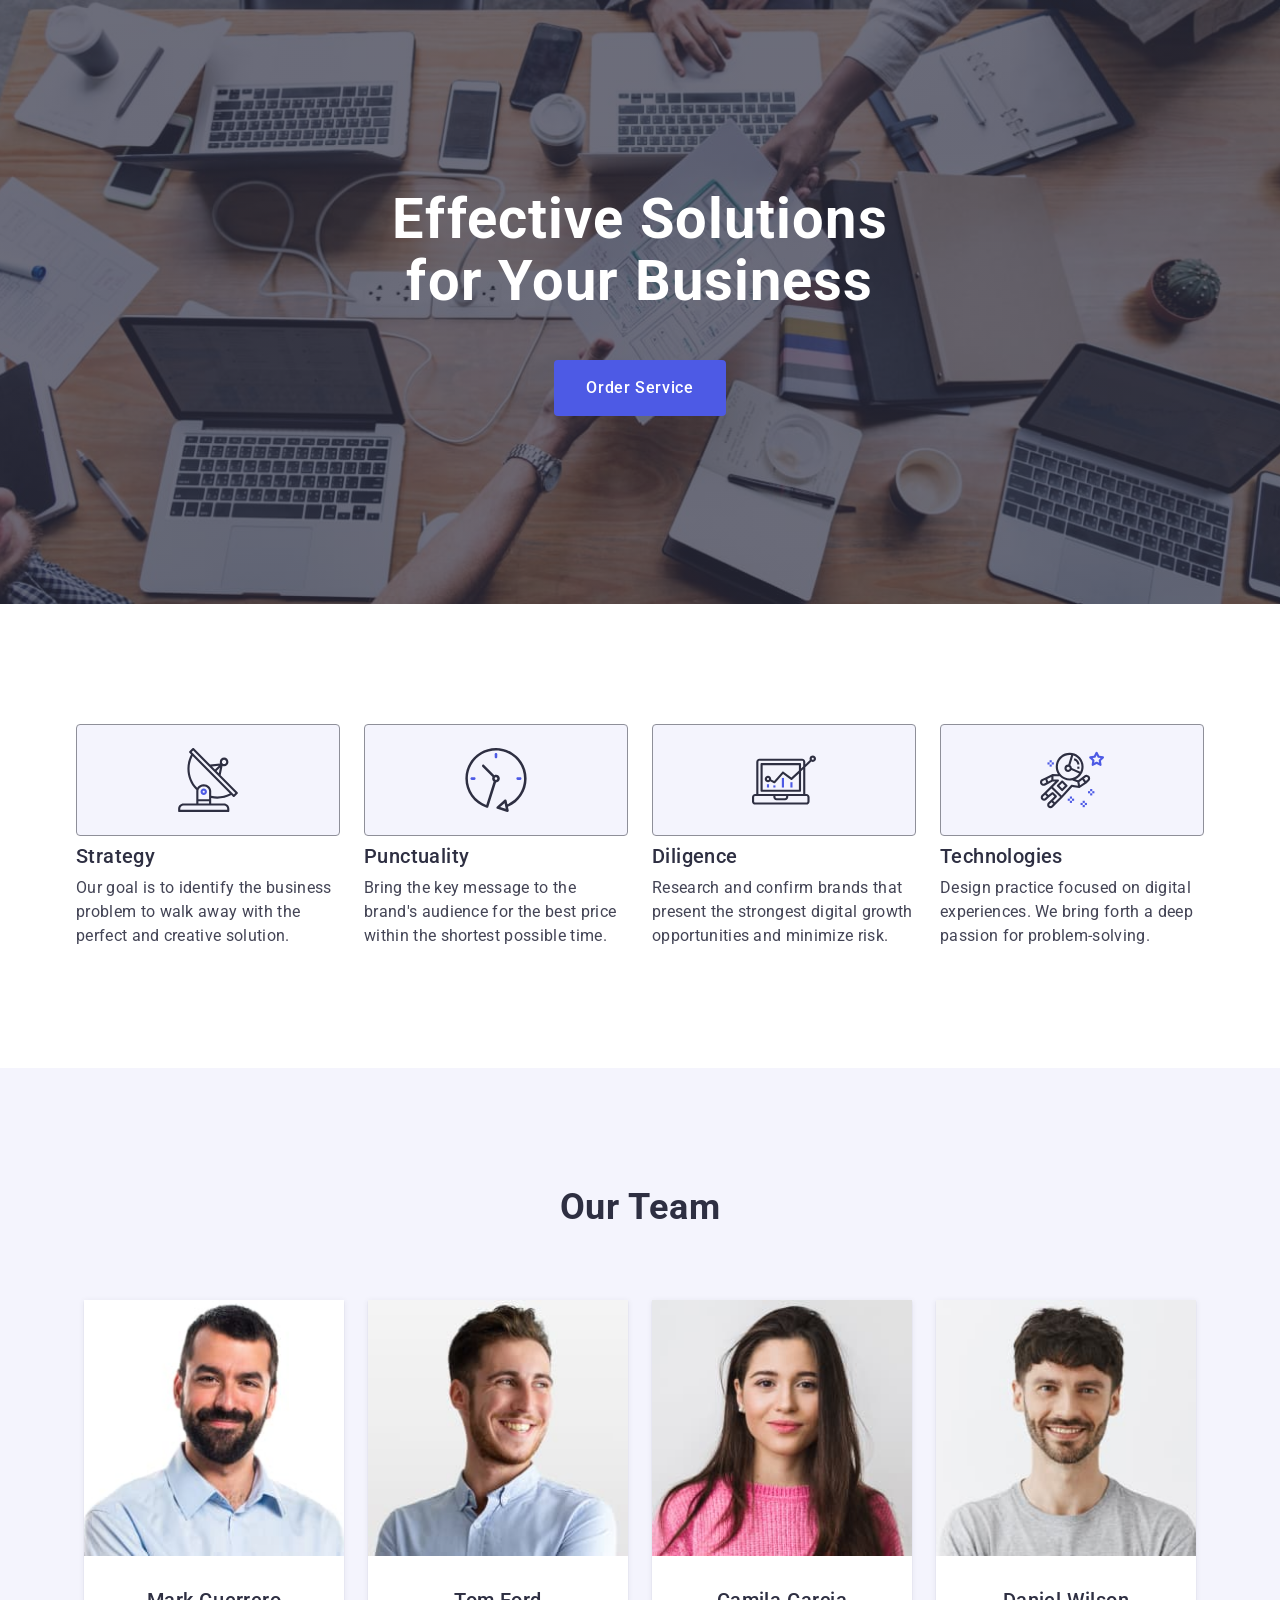
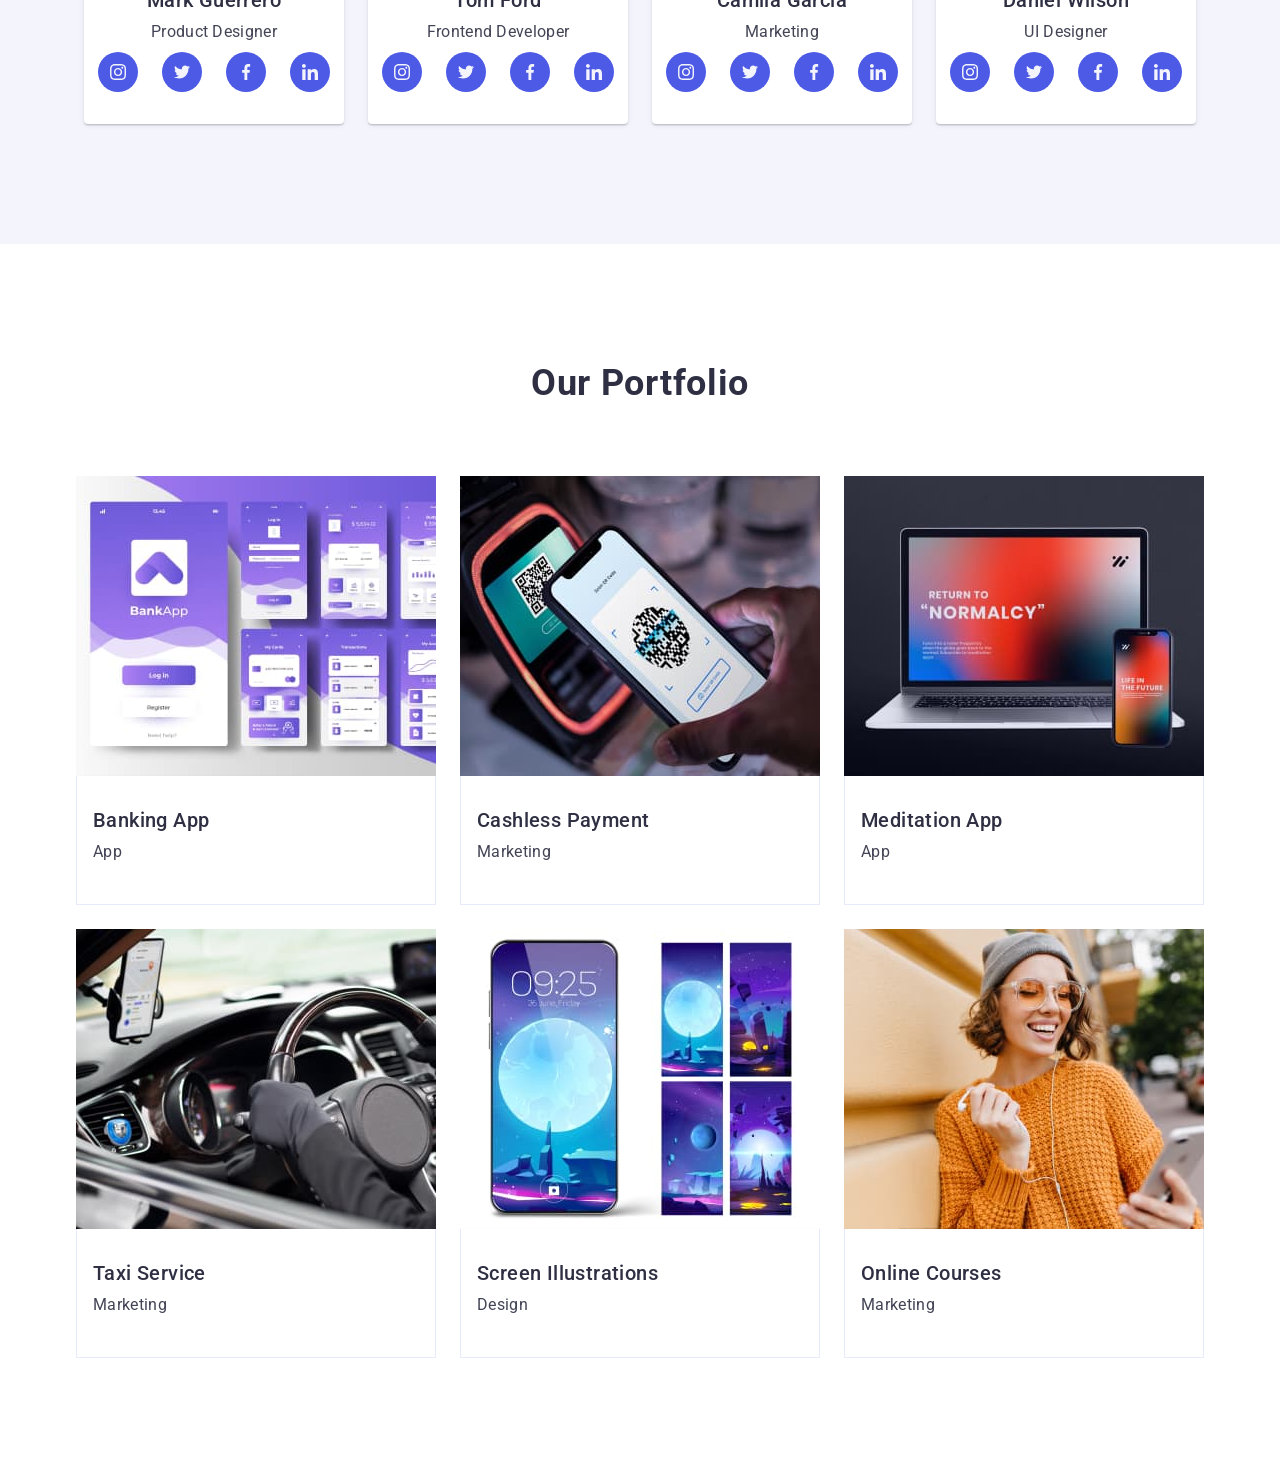
==== commit 190ee27b: "add mobile and tablet styles to sections" ====
--- a/index.html
+++ b/index.html
@@ -17,7 +17,9 @@
     <link rel="stylesheet" href="./css/styles.css" />
   </head>
   <body>
-    <header class="page-header">
+
+    <!-- HEADER -->
+    <header hidden class="page-header">
       <div class="container">
         <nav class="page-nav">
           <a class="page-logo" href="./index.html">Web<span>Studio</span></a>
@@ -44,12 +46,16 @@
       </div>
     </header>
     <main>
+
+      <!-- HERO -->
       <section class="section page-hero">
         <div class="container">
           <h1 class="hero-title">Effective Solutions for Your Business</h1>
           <button class="hero-btn" type="button">Order Service</button>
         </div>
       </section>
+
+      <!-- FEATURES -->
       <section class="section features">
         <div class="container">
           <h2 class="visually-hidden">Features</h2>
@@ -105,6 +111,8 @@
           </ul>
         </div>
       </section>
+
+      <!-- TEAM -->
       <section class="section team">
         <div class="container">
           <h2 class="title">Our Team</h2>
@@ -316,6 +324,8 @@
           </ul>
         </div>
       </section>
+
+      <!-- PORTFOLIO -->
       <section class="section portfolio">
         <div class="container">
           <h2 class="title">Our Portfolio</h2>
@@ -430,7 +440,9 @@
         </div>
       </section>
     </main>
-    <footer class="page-footer">
+
+    <!-- FOOTER -->
+    <footer hidden class="page-footer">
       <div class="container">
         <div class="footer-info">
           <a class="page-logo" href="./index.html"
@@ -490,6 +502,8 @@
       </div>
       </div>
     </footer>
+
+    <!-- MODAL -->
     <div class="backdrop">
       <div class="modal">
           <button type="button" class="btn-modal">
--- a/css/styles.css
+++ b/css/styles.css
@@ -25,12 +25,12 @@
   width: 100%;
 }
 
-.container { 
-  max-width: 1158px;
-  padding-left: 15px;
-  padding-right: 15px;
-  margin-left:  auto;
-  margin-right:  auto;
+.container {
+  max-width: 320px;
+  padding-left: 16px;
+  padding-right: 16px;
+  margin-left: auto;
+  margin-right: auto;
 }
 
 .visually-hidden {
@@ -47,8 +47,28 @@
 }
 
 .section {
-  padding: 120px 0;
-}
+  padding: 96px 0;
+}
+
+@media screen and (min-width: 768px) {
+  .container {
+    max-width: 768px;
+  }
+}
+
+@media screen and (min-width: 1158px) {
+  .container {
+    max-width: 1158px;
+    padding-left: 15px;
+    padding-right: 15px;
+  }
+
+  .section {
+    padding: 120px 0;
+  }
+}
+
+/* HEADER */
 
 .page-header {
   border-bottom: 1px solid #e7e9fc;
@@ -133,9 +153,11 @@
   color: #404bbf;
 }
 
+/* HERO */
+
 .page-hero {
   margin: 0 auto;
-  padding: 188px 0;
+  padding: 72px 0;
   max-width: 1440px;
   background-color: #2e2f42;
   background-image: linear-gradient(rgba(46, 47, 66, 0.7), rgba(46, 47, 66, 0.7)), url(../images/people-office.jpg);
@@ -146,10 +168,10 @@
 }
 
 .hero-title {
-  max-width: 496px;
-  margin: 0 auto 48px auto;
+  max-width: 216px;
+  margin: 0 auto 72px auto;
   font-weight: 700;
-  font-size: 56px;
+  font-size: 36px;
   line-height: 1.07;
   letter-spacing: 0.02em;
   color: #fff;
@@ -178,45 +200,109 @@
   background-color: #404bbf;
 }
 
+@media screen and (min-width: 768px) {
+  .hero-title {
+    max-width: 496px;
+    margin-bottom: 36px;
+    font-size: 56px;
+    line-height: 1.11;
+  }
+}
+
+@media screen and (min-width: 1158px) {
+  .page-hero {
+    padding: 188px 0;
+  }
+
+  .hero-title {
+    margin-bottom: 48px;
+  }
+}
+
+/* FEATURES */
+
 .features-list {
   display: flex;
-  gap: 24px;
-}
-
-.features-item {
-  flex-basis: calc((100% - 3 * 24px) / 4);
+  flex-direction: column;
+  row-gap: 72px;
 }
 
 .features-icon-wrapper {
-  display: flex;
-  align-items: center;
-  justify-content: center;
-  height: 112px;
-  padding: 24px 0;
-  margin-bottom: 8px;;
-  border: 1px solid #8e8f99;
-  border-radius: 4px;
-  background-color: #f4f4fd;
-}
-
-.features-icon-wrapper .icon {
-  display: block;
-  margin: 0 auto;
+  display: none;
 }
 
 .item-title {
   margin-bottom: 8px;
-  font-weight: 500;
-  font-size: 20px;
-  line-height: 1.2;
+  font-weight: 700;
+  font-size: 36px;
+  line-height: 1.11;
   letter-spacing: 0.02em;
+  text-align: center;
   color: #2e2f42;
 }
 
 .item-text {
   font-size: 16px;
   line-height: 1.5;
-}
+  font-weight: 500;
+}
+
+@media screen and (min-width: 768px) {
+  .features-list {
+    flex-direction: row;
+    flex-wrap: wrap;
+    column-gap: 24px;
+  }
+
+  .features-item {
+    flex-basis: calc((100% - 1 * 24px) / 2);
+  }
+
+  .item-title {
+    text-align: start;
+  }
+}
+
+@media screen and (min-width: 1158px) {
+  .features-list {
+    gap: 24px;
+  }
+
+  .features-item {
+    flex-basis: calc((100% - 3 * 24px) / 4);
+  }
+
+  .features-icon-wrapper {
+    display: flex;
+    align-items: center;
+    justify-content: center;
+    height: 112px;
+    padding: 24px 0;
+    margin-bottom: 8px;;
+    border: 1px solid #8e8f99;
+    border-radius: 4px;
+    background-color: #f4f4fd;
+  }
+
+  .features-icon-wrapper .icon {
+    display: block;
+    margin: 0 auto;
+  }
+
+  .item-title {
+    font-weight: 500;
+    font-size: 20px;
+    line-height: 1.2;
+    letter-spacing: 0.02em;
+    color: #2e2f42;
+  }
+
+  .item-text {
+    font-weight: 400;
+  }
+}
+
+/* TEAM */
 
 .team {
   background-color: #f4f4fd;
@@ -235,11 +321,12 @@
 
 .team-list {
   display: flex;
-  gap: 24px;
+  flex-direction: column;
+  gap: 72px;
+  margin: 0 8px;
 }
 
 .team-item {
-  flex-basis: calc((100% - 3 * 24px) / 4);
   border-radius: 0 0 4px 4px;
   text-align: center;
   background-color: #fff;
@@ -250,8 +337,21 @@
   padding: 32px 0;
 }
 
+.team-item .item-title {
+  margin-bottom: 8px;
+  font-weight: 500;
+  font-size: 20px;
+  line-height: 1.2;
+  letter-spacing: 0.02em;
+  text-align: center;
+  color: #2e2f42;
+}
+
 .team-item .item-text {
+  font-weight: 400;
   margin-bottom: 8px;
+  font-size: 16px;
+  line-height: 1.5;
 }
 
 .social-links-list {
@@ -281,16 +381,56 @@
   fill: currentColor;
 }
 
+@media screen and (min-width: 768px) {
+  .team-list {
+    flex-direction: row;
+    flex-wrap: wrap;
+    gap: 24px;
+  }
+
+  .team-item {
+    flex-basis: calc((100% - 1 * 24px) / 2);
+  }
+}
+
+@media screen and (min-width: 1158px) {
+  .team-list {
+    gap: 24px;
+  }
+
+  .team-item {
+    flex-basis: calc((100% - 3 * 24px) / 4);
+  }
+}
+
+/* PORTFOLIO */
+
 .portfolio-list {
   display: flex;
-  flex-wrap: wrap;
-  gap: 24px;
+  flex-direction: column;
   row-gap: 48px;
 }
 
 .portfolio-item {
   flex-basis: calc((100% - 2 * 24px) / 3);
   transition: box-shadow 250ms cubic-bezier(0.4, 0, 0.2, 1);
+}
+
+.portfolio-item .item-title {
+  margin-bottom: 8px;
+  font-weight: 500;
+  font-size: 20px;
+  line-height: 1.2;
+  letter-spacing: 0.02em;
+  text-align: start;
+  color: #2e2f42;
+}
+
+.portfolio-item .item-text {
+  font-weight: 400;
+  margin-bottom: 8px;
+  font-size: 16px;
+  line-height: 1.5;
 }
 
 .portfolio-item:hover,
@@ -331,6 +471,26 @@
   border-left: 1px solid #e7e9fc;
   border-right: 1px solid #e7e9fc;
 }
+
+@media screen and (min-width: 768px) {
+  .portfolio-list {
+    flex-wrap: wrap;
+    flex-direction: row;
+    gap: 24px;
+  }
+
+  .portfolio-item {
+    flex-basis: calc((100% - 1 * 24px) / 2);
+  }
+}
+
+@media screen and (min-width: 1158px) {
+  .portfolio-item {
+    flex-basis: calc((100% - 2 * 24px) / 3);
+  }
+}
+
+/* FOOTER */
 
 .page-footer {
   padding: 100px 0;
@@ -445,6 +605,16 @@
   fill: currentColor;
 }
 
+@media screen and (min-width: 768px) {
+  
+}
+
+@media screen and (min-width: 1158px) {
+  
+}
+
+/* MODAL */
+
 .backdrop.is-open {
   position: fixed;
   top: 0;
@@ -653,4 +823,12 @@
 
 .btn-send:hover {
   background-color: #4d5ae5;
+}
+
+@media screen and (min-width: 768px) {
+  
+}
+
+@media screen and (min-width: 1158px) {
+  
 }
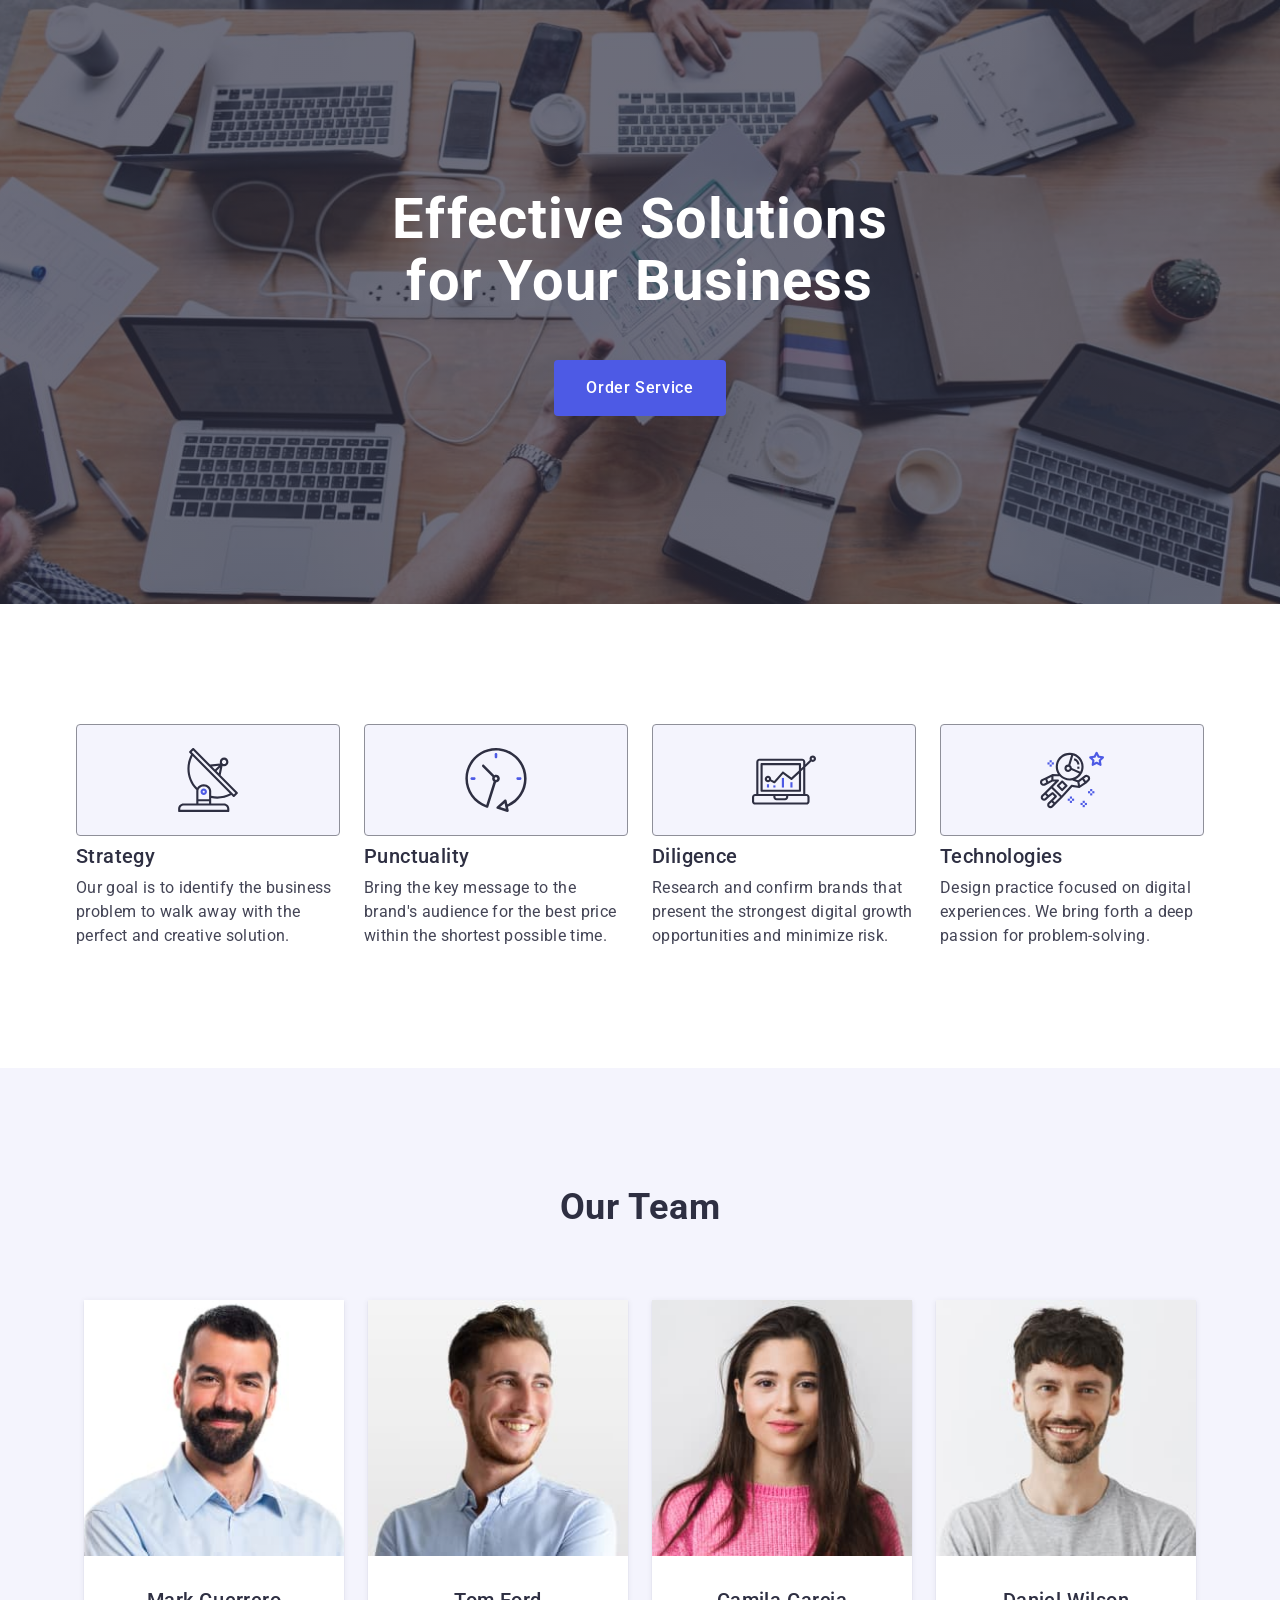
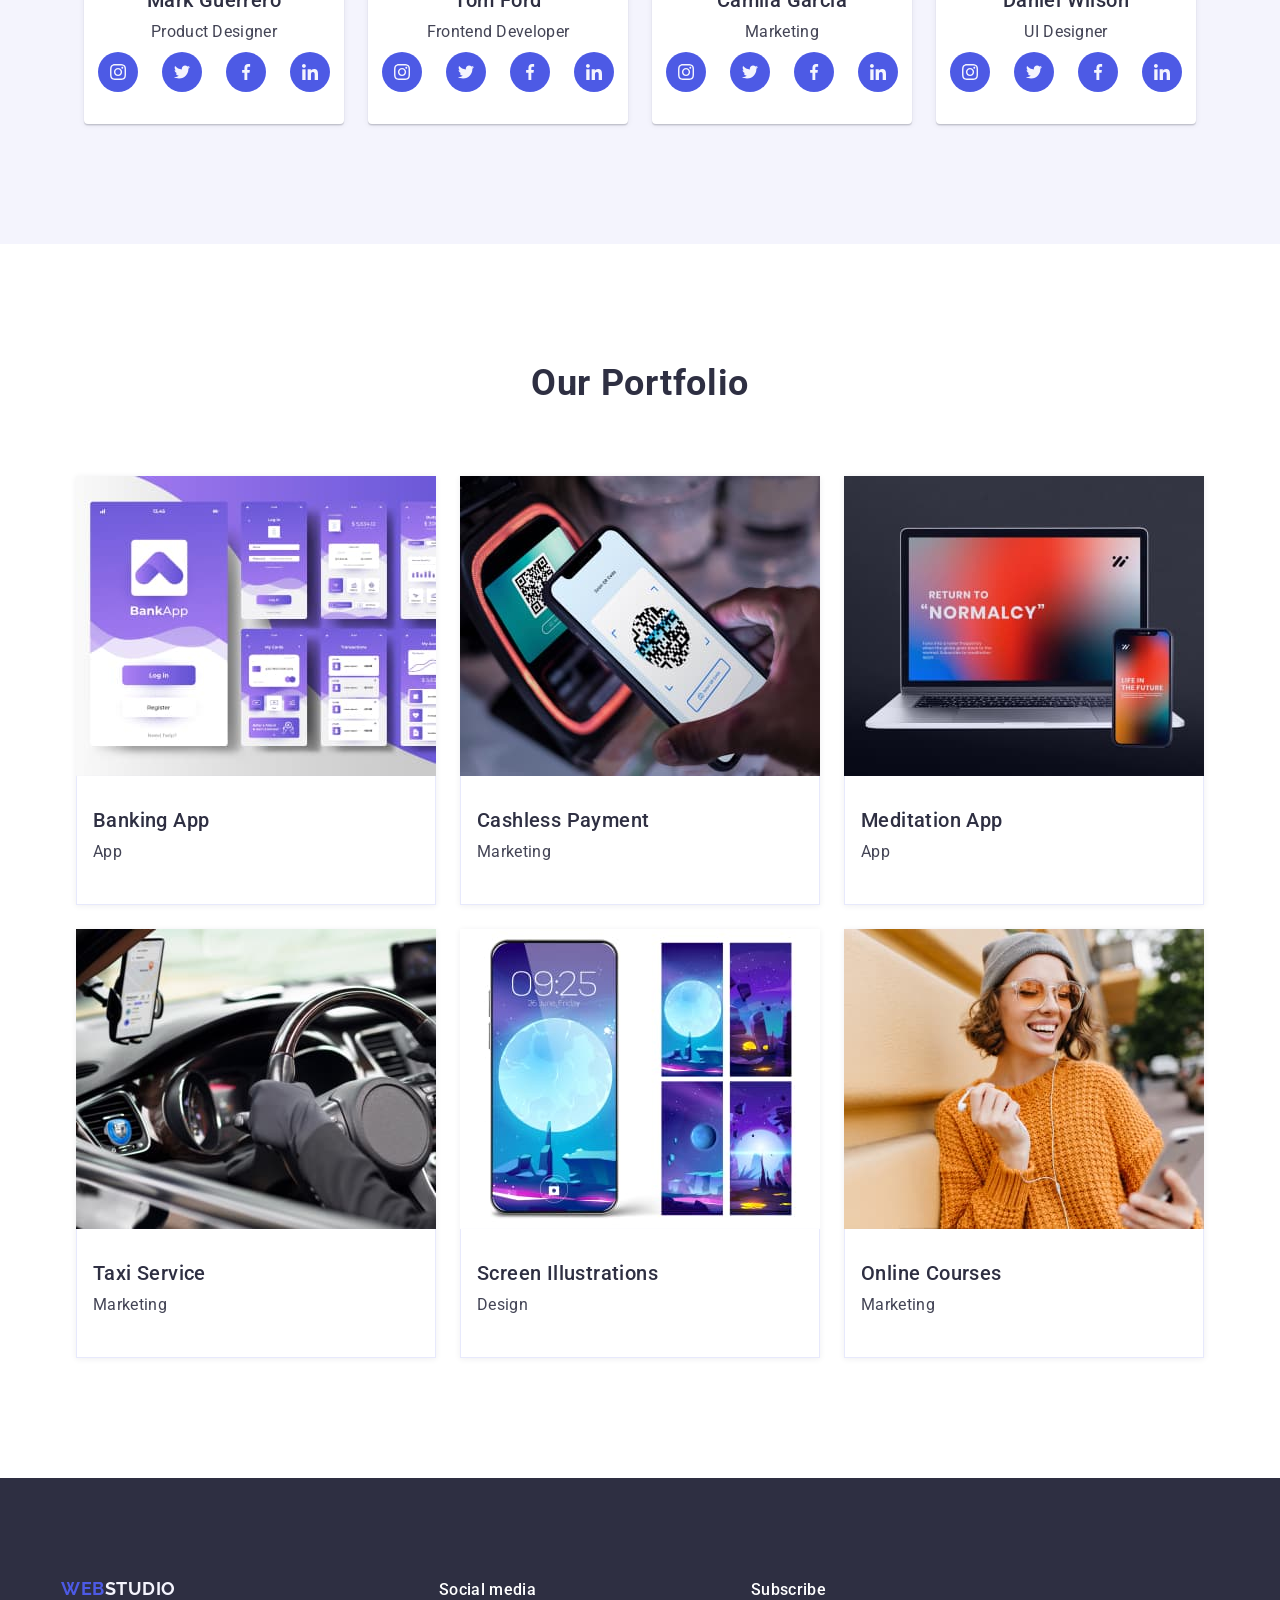
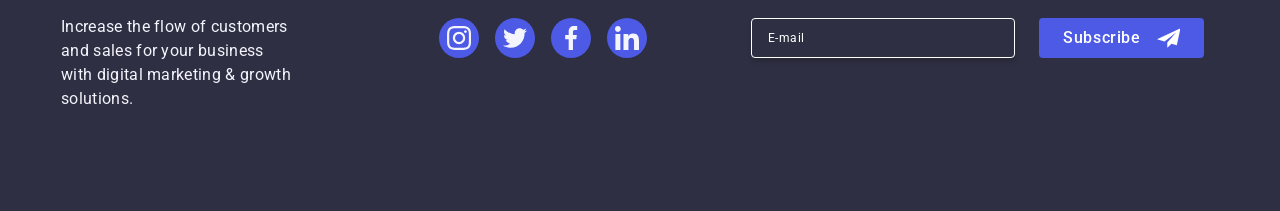
==== commit d4cd12e4: "add footer mobile and tablet styles" ====
--- a/index.html
+++ b/index.html
@@ -442,12 +442,14 @@
     </main>
 
     <!-- FOOTER -->
-    <footer hidden class="page-footer">
+    <footer class="page-footer">
       <div class="container">
         <div class="footer-info">
-          <a class="page-logo" href="./index.html"
-            >Web<span class="logo-text">Studio</span></a
-          >
+          <div class="footer-logo">
+            <a class="page-logo" href="./index.html"
+              >Web<span class="logo-text">Studio</span></a
+            >
+          </div>
           <p class="footer-text">
             Increase the flow of customers and sales for your business with
             digital marketing & growth solutions.
--- a/css/styles.css
+++ b/css/styles.css
@@ -412,6 +412,7 @@
 }
 
 .portfolio-item {
+  box-shadow:  0 1px 6px 0 rgba(46, 47, 66, 0.08);
   flex-basis: calc((100% - 2 * 24px) / 3);
   transition: box-shadow 250ms cubic-bezier(0.4, 0, 0.2, 1);
 }
@@ -493,22 +494,21 @@
 /* FOOTER */
 
 .page-footer {
-  padding: 100px 0;
+  padding: 96px 0;
   background-color: #2e2f42;
 }
 
 .page-footer .container {
   display: flex;
-  align-items: baseline;
-}
-
-.footer-info {
-  margin-right: 120px;
-}
+  flex-direction: column;
+  row-gap: 72px;
+}
+
 
 .page-footer .page-logo {
   display: inline-block;
   margin-bottom: 16px;
+  margin-right: 0;
   color: #4d5ae5;
 }
 
@@ -516,6 +516,10 @@
   color: #f4f4fd;
 }
 
+.footer-logo {
+  text-align: center;
+}
+
 .footer-text {
   max-width: 264px;
   line-height: 1.5;
@@ -523,12 +527,8 @@
 }
 
 .page-footer .social-links-list {
-  justify-content: start;
+  justify-content: center;
   gap: 16px;
-}
-
-.social-media {
-  margin-right: 80px;
 }
 
 .social-media-title {
@@ -537,6 +537,7 @@
   font-size: 16px;
   line-height: 1.5;
   letter-spacing: 0.02em;
+  text-align: center;
   color: #fff;
 }
 
@@ -550,16 +551,16 @@
   background-color:  #31d0aa;
 }
 
-
 .footer-form {
   display: flex;
-  gap: 24px;
+  flex-direction: column;
+  align-items: center;
+  row-gap: 16px;
 }
 
 .footer-input {
-  margin-bottom: 20px;
   padding-left: 16px;
-  width: 264px;
+  width: 288px;
   height: 40px;
   font-size: 12px;
   line-height: 2;
@@ -581,7 +582,7 @@
   justify-content: center;
   align-items: center;
   padding: 8px 24px;
-  min-width: 165px;
+  width: 165px;
   height: 40px;
   text-align: center;
   font-weight: 500;
@@ -606,11 +607,58 @@
 }
 
 @media screen and (min-width: 768px) {
-  
+  .page-footer .container {
+    padding-left: 108px;
+    flex-direction: row;
+    flex-wrap: wrap;
+    column-gap: 24px;
+  }
+
+  .footer-logo,
+  .social-media-title {
+    text-align: start;
+  }
+
+  .page-footer .social-links-list {
+    justify-content: center;
+  }
+
+  .footer-form {
+    flex-direction: row;
+    column-gap: 24px;
+  }
+
+  .footer-input {
+    width: 264px;
+  }
 }
 
 @media screen and (min-width: 1158px) {
-  
+  .page-footer {
+    padding: 100px 0;
+  }
+
+  .page-footer .container {
+    padding-left: 0;
+    flex-wrap: nowrap;
+    align-items: baseline;
+  }
+
+  .footer-info {
+    margin-right: 120px;
+  }
+
+  .social-media {
+    margin-right: 80px;
+  }
+
+  .footer-form {
+    align-items: flex-start;
+  }
+
+  .footer-input {
+    margin-bottom: 20px;
+  }
 }
 
 /* MODAL */
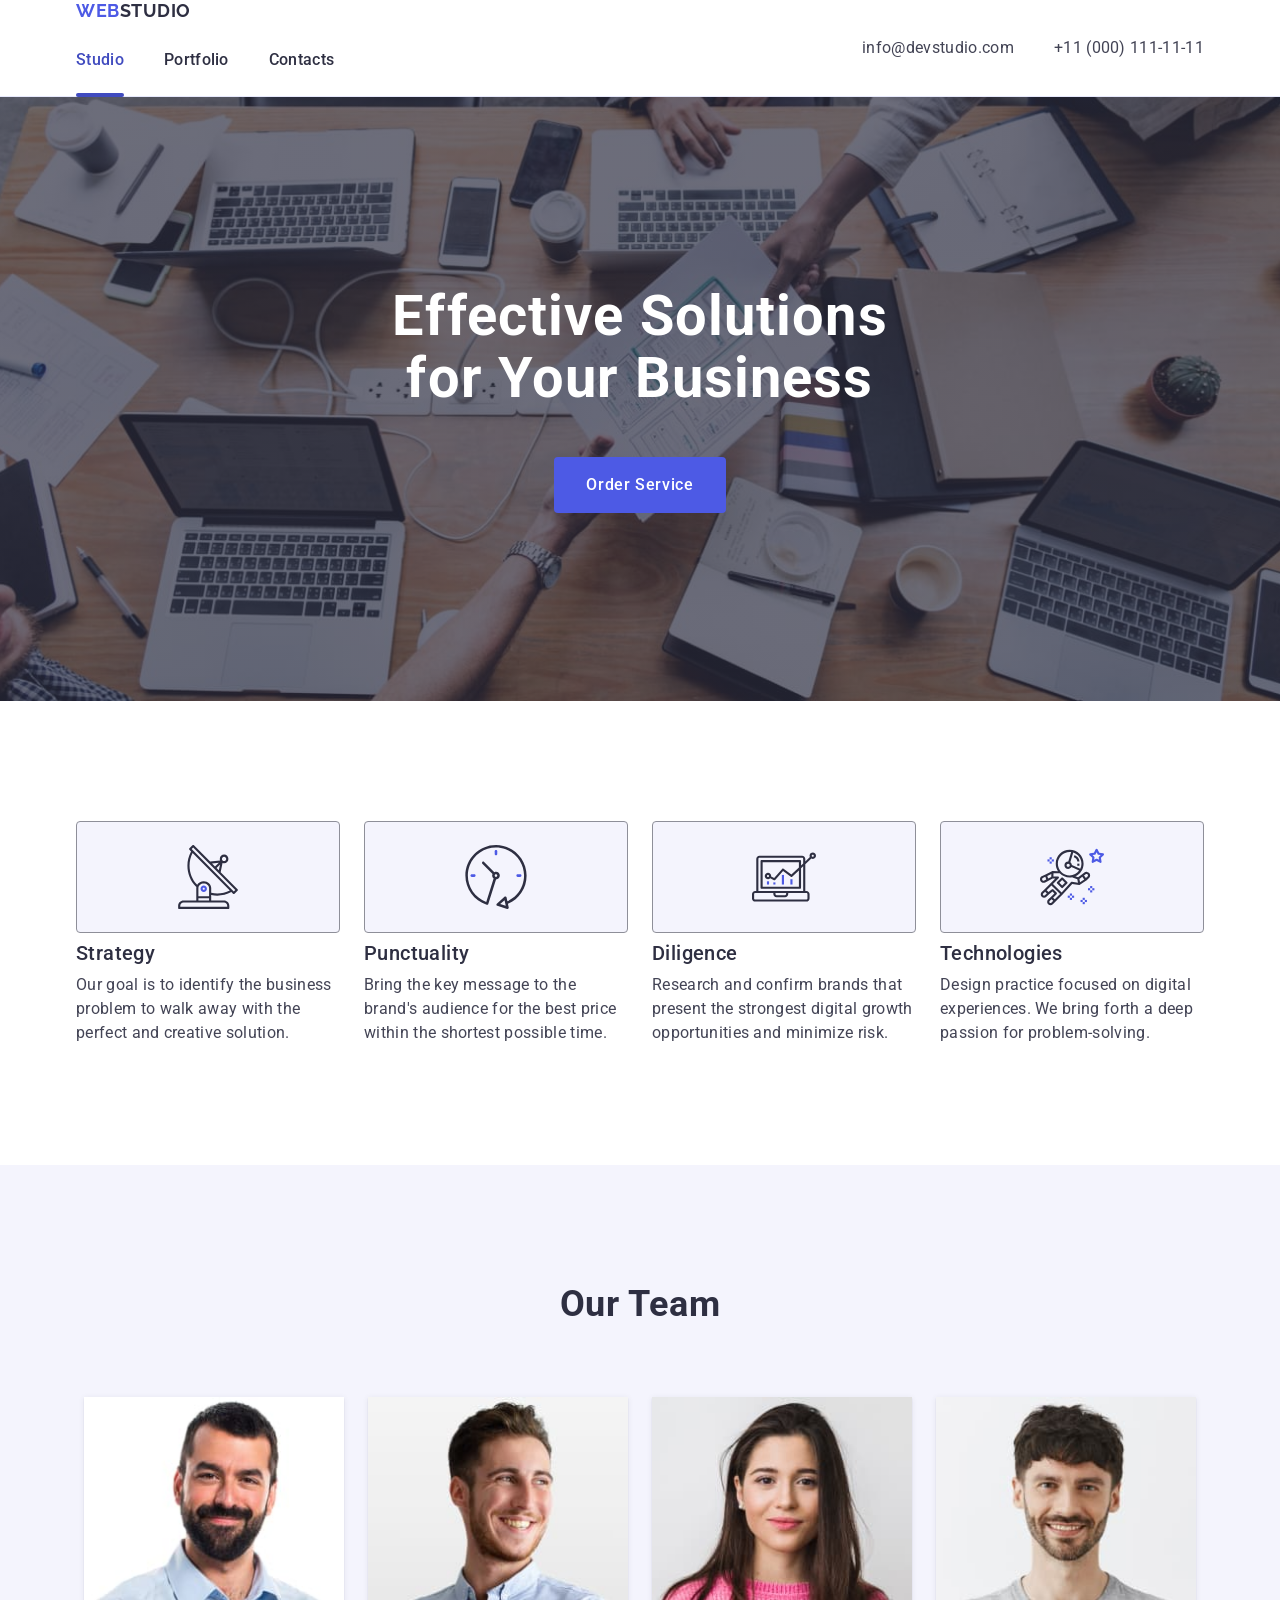
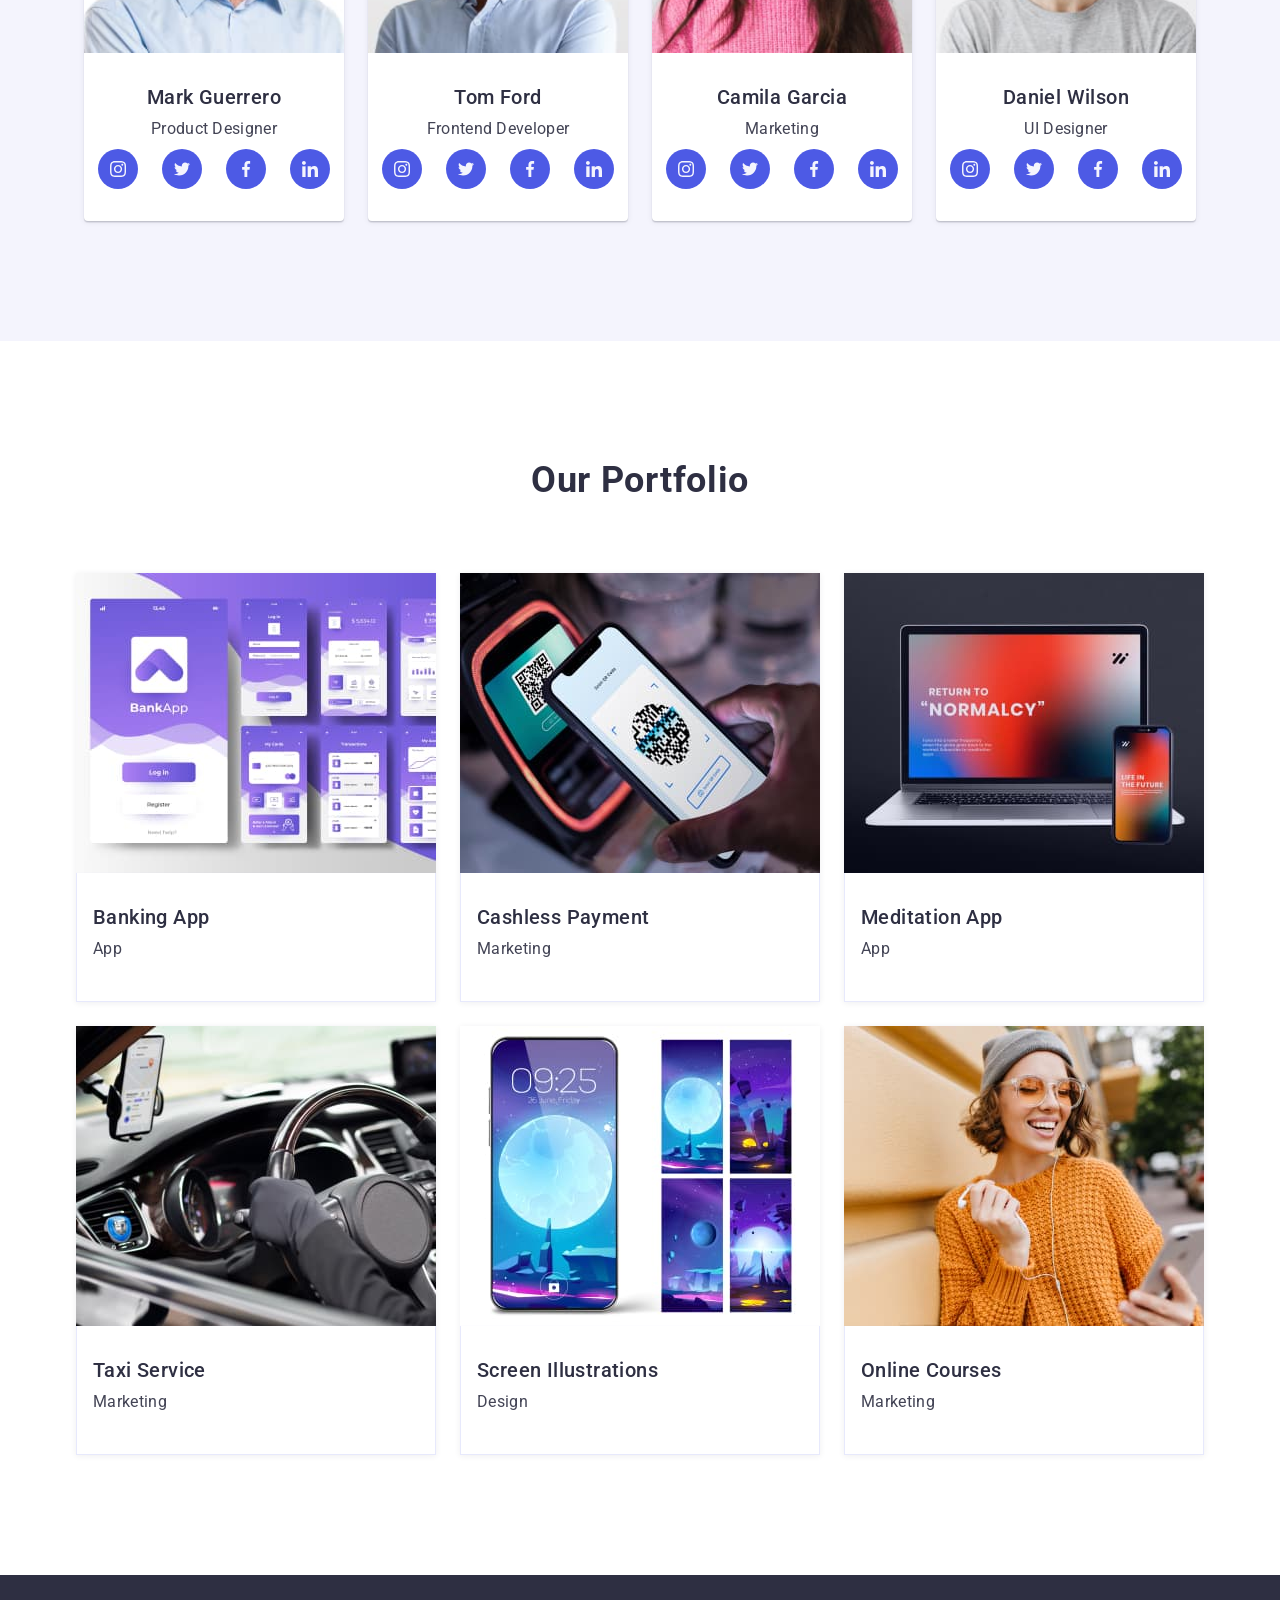
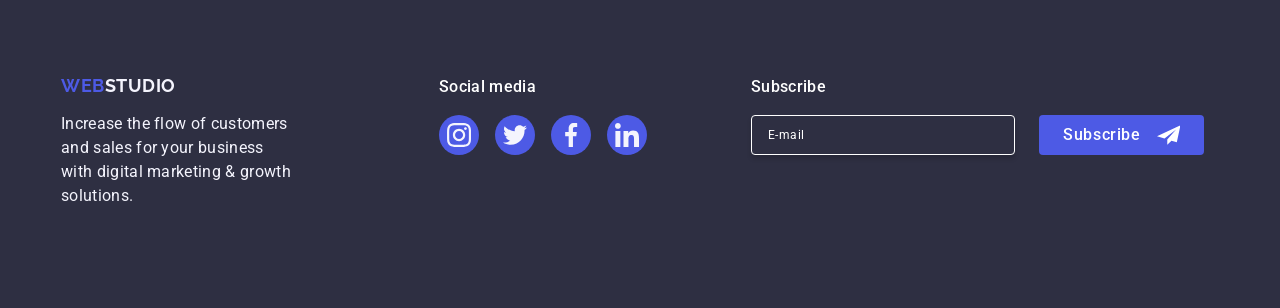
==== commit 318ee88b: "add mobile menu" ====
--- a/index.html
+++ b/index.html
@@ -17,9 +17,9 @@
     <link rel="stylesheet" href="./css/styles.css" />
   </head>
   <body>
-
+    
     <!-- HEADER -->
-    <header hidden class="page-header">
+    <header class="page-header">
       <div class="container">
         <nav class="page-nav">
           <a class="page-logo" href="./index.html">Web<span>Studio</span></a>
@@ -43,6 +43,11 @@
             </li>
           </ul>
         </address>
+        <button type="button" class="burger-btn">
+          <svg width="24" height="24">
+              <use class="icon-menu" href="./images/icons.svg#icon-menu"></use>
+          </svg>
+        </button>
       </div>
     </header>
     <main>
@@ -508,7 +513,7 @@
     <!-- MODAL -->
     <div class="backdrop">
       <div class="modal">
-          <button type="button" class="btn-modal">
+          <button type="button" class="btn-close">
               <svg class="btn-icon" width="8" height="8">
                   <use href="./images/icons.svg#icon-close"></use>
               </svg>
@@ -563,5 +568,75 @@
           </form>
       </div>
     </div>
+
+    <!-- MOBILE MENU -->
+    <div class="mobile-menu">
+      <div class="container">
+        <button type="button" class="btn-close" data-menu-button>
+          <svg width="8" height="8">
+              <use class="icon-close" href="./images/icons.svg#icon-close"></use>
+          </svg>
+        </button>
+        <ul class="mobile-menu-list">
+          <li class="mobile-menu-item"><p>Studio</p></li>
+          <li class="mobile-menu-item"><p>Portfolio</p></li>
+          <li class="mobile-menu-item"><p>Contacts</p></li>
+        </ul>
+        <address class="address-mobile">
+          <ul class="address-list">
+            <li class="address-item">
+              <a class="link" href="mailto:info@devstudio.com"
+                >info@devstudio.com</a
+              >
+            </li>
+            <li class="address-item">
+              <a class="link" href="tel:+110001111111">+11 (000) 111-11-11</a>
+            </li>
+          </ul>
+        </address>
+        <ul class="social-links-list">
+          <li class="social-links-item">
+            <a
+              class="link"
+              href="https://www.instagram.com/"
+              target="_blank"
+            >
+              <svg class="social-links-icon" width="24" height="24">
+                <use href="./images/icons.svg#instagram"></use>
+              </svg>
+            </a>
+          </li>
+          <li class="social-links-item">
+            <a class="link" href="https://x.com/" target="_blank">
+              <svg class="social-links-icon" width="24" height="24">
+                <use href="./images/icons.svg#twitter"></use>
+              </svg>
+            </a>
+          </li>
+          <li class="social-links-item">
+            <a
+              class="link"
+              href="https://www.facebook.com/"
+              target="_blank"
+            >
+              <svg class="social-links-icon" width="24" height="24">
+                <use href="./images/icons.svg#facebook"></use>
+              </svg>
+            </a>
+          </li>
+          <li class="social-links-item">
+            <a
+              class="link"
+              href="https://www.linkedin.com/"
+              target="_blank"
+            >
+              <svg class="social-links-icon" width="24" height="24">
+                <use href="./images/icons.svg#linkedin"></use>
+              </svg>
+            </a>
+          </li>
+        </ul>
+      </div>
+    </div>
   </body>
 </html>
--- a/css/styles.css
+++ b/css/styles.css
@@ -71,15 +71,9 @@
 /* HEADER */
 
 .page-header {
+  padding: 16px 0;
   border-bottom: 1px solid #e7e9fc;
   box-shadow: 0 1px 6px 0 rgba(46, 47, 66, 0.08), 0 1px 1px 0 rgba(46, 47, 66, 0.16), 0 2px 1px 0 rgba(46, 47, 66, 0.08);
-}
-
-.page-header .container {
-  display: flex;
-  justify-content: space-between;
-  align-items: center;
-  line-height: 1.5;
 }
 
 .page-logo {
@@ -97,60 +91,106 @@
   color: #2e2f42;
 }
 
-.page-nav {
+.page-header .container {
   display: flex;
   align-items: center;
+  justify-content: space-between;
+}
+
+.burger-btn {
+  background-color: transparent;
+  outline: none;
+  border: none;
+  color: #2f2f37;
+}
+
+.icon-menu {
+  fill: currentColor;
 }
 
 .nav-list {
-  display: flex;
-  gap: 40px;
-  font-weight: 500;
-}
-
-.nav-item .link {
-  display: block;
-  color: #2e2f42;
-  padding: 24px 0;
-  transition: color 250ms cubic-bezier(0.4, 0, 0.2, 1);
-}
-
-.nav-item:nth-child(1) .link {
-  position: relative;
-  color: #404bbf;
-}
-
-.nav-item:nth-child(1) .link::after {
-  content: '';
-  position: absolute;
-  display: block;
-  left: 0;
-  bottom: -1px;
-  border-radius: 2px;
-  width: 100%;
-  height: 4px;
-  background-color: #404bbf;
+  display: none;
 }
 
 .address-header {
-  font-style: normal;
-}
-
-.address-list {
-  display: flex;
-  gap: 40px;
-}
-
-.address-item .link {
-  color: #434455;
-  transition: color 250ms cubic-bezier(0.4, 0, 0.2, 1);
-}
-
-.nav-item .link:hover,
-.nav-item .link:focus,
-.address-list .link:hover,
-.address-list .link:focus {
-  color: #404bbf;
+  display: none;
+}
+
+@media screen and (min-width: 768px) {
+  .page-header {
+    padding: 0;
+  }
+
+  .burger-btn{
+    display: none;
+  }
+
+  .page-header .container {
+    display: flex;
+    justify-content: space-between;
+    align-items: center;
+    line-height: 1.5;
+  }
+
+  .nav-list {
+    display: flex;
+    gap: 40px;
+    font-weight: 500;
+  }
+
+  .nav-item .link {
+    display: block;
+    color: #2e2f42;
+    padding: 24px 0;
+    transition: color 250ms cubic-bezier(0.4, 0, 0.2, 1);
+  }
+
+  .nav-item:nth-child(1) .link {
+    position: relative;
+    color: #404bbf;
+  }
+  
+  .nav-item:nth-child(1) .link::after {
+    content: '';
+    position: absolute;
+    display: block;
+    left: 0;
+    bottom: -1px;
+    border-radius: 2px;
+    width: 100%;
+    height: 4px;
+    background-color: #404bbf;
+  }
+
+  .address-header {
+    display: block;
+    font-style: normal;
+  }
+  
+  .address-list {
+    display: flex;
+    flex-direction: column;
+    gap: 12px;
+  }
+  
+  .address-item .link {
+    color: #434455;
+    transition: color 250ms cubic-bezier(0.4, 0, 0.2, 1);
+  }
+  
+  .nav-item .link:hover,
+  .nav-item .link:focus,
+  .address-list .link:hover,
+  .address-list .link:focus {
+    color: #404bbf;
+  }
+}
+
+@media screen and (min-width: 1158px) {
+  .address-list {
+    flex-direction: row;
+    gap: 40px;
+  }
 }
 
 /* HERO */
@@ -686,9 +726,9 @@
   position: absolute;
   top: 50%;
   left: 50%;
-  width: 408px;
-  min-height: 584px;
-  padding: 72px 24px 24px 24px;
+  width: 288px;
+  min-height: 623px;
+  padding: 72px 16px 24px 16px;
   background-color: #fcfcfc;
   box-shadow: 0px 1px 3px rgba(0, 0, 0, 0.12), 0px 1px 1px rgba(0, 0, 0, 0.14), 0px 2px 1px rgba(0, 0, 0, 0.2);
   border-radius: 4px;
@@ -696,7 +736,7 @@
   transition: transform 250ms cubic-bezier(0.4, 0, 0.2, 1);
 }
 
-.btn-modal {
+.btn-close {
   position: absolute;
   top: 24px;
   right: 24px;
@@ -714,7 +754,7 @@
   transition: background-color 250ms cubic-bezier(0.4, 0, 0.2, 1), border 250ms cubic-bezier(0.4, 0, 0.2, 1);
 }
 
-.btn-modal:hover, .btn-modal:focus {
+.btn-close:hover, .btn-close:focus {
   color: #fff;
   background-color: #404bbf;
   border: none;
@@ -874,9 +914,72 @@
 }
 
 @media screen and (min-width: 768px) {
-  
-}
-
-@media screen and (min-width: 1158px) {
-  
+  .modal {
+    width: 408px;
+    min-height: 584px;
+    padding-left: 24px;
+    padding-right: 24px;
+  }
+}
+
+/* MOBILE MENU */
+.mobile-menu {
+  display: none;
+}
+
+.mobile-menu.is-open {
+  display: block;
+  position: fixed;
+  top: 0;
+  left: 0;
+  z-index: 999;
+  width: 100dvw;
+  height: 100dvh;
+  padding-top: 72px;
+  padding-bottom: 40px;
+  background-color: #fff;
+}
+
+.mobile-menu-item {
+  margin-bottom: 40px;
+}
+
+.mobile-menu-item p {
+  font-weight: 700;
+  font-size: 36px;
+  line-height: 1.11;
+}
+
+.mobile-menu-item p:active {
+  color: #404bbf;
+}
+
+.mobile-menu-item:nth-child(3) {
+  margin-bottom: 168px;
+}
+
+.address-mobile {
+  font-style: normal;
+}
+
+.address-mobile .address-list {
+  font-weight: 500;
+  font-size: 20px;
+  line-height: 1.2;
+}
+
+.address-mobile .address-item {
+  margin-bottom: 24px;
+}
+
+.address-mobile .link {
+  color:  #434455;
+}
+
+.address-mobile .link:active {
+  color: #4d5ae5;
+}
+
+.mobile-menu .social-links-list {
+  gap: 40px;
 }
